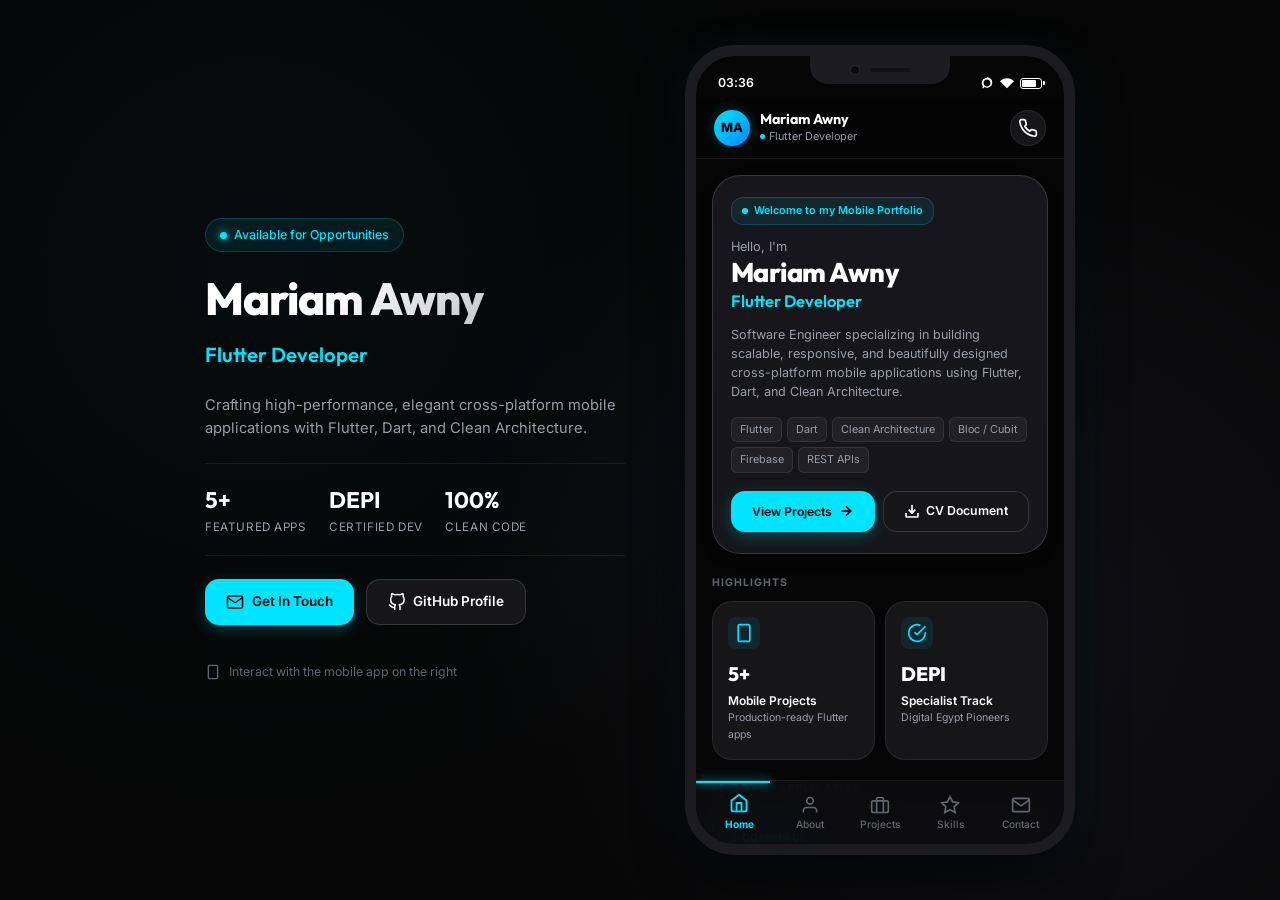
==== index.html @ d208f857 "build: luxury mobile app personal portfolio website for Mariam Awny Co-authored-by: Mariamawny <1693" ====
<!DOCTYPE html>
<html lang="en">
<head>
  <meta charset="UTF-8">
  <meta name="viewport" content="width=device-width, initial-scale=1.0, maximum-scale=1.0, user-scalable=no">
  <title>Mariam Awny | Flutter Developer</title>
  <!-- Google Fonts: Inter & Outfit for luxury modern mobile app typography -->
  <link rel="preconnect" href="https://fonts.googleapis.com">
  <link rel="preconnect" href="https://fonts.gstatic.com" crossorigin>
  <link href="https://fonts.googleapis.com/css2?family=Inter:wght@300;400;500;600;700&family=Outfit:wght@400;500;600;700;800&display=swap" rel="stylesheet">
  <!-- Feather Icons or inline SVG -->
  <link rel="stylesheet" href="style.css">
</head>
<body>

  <!-- Outer Presentation Container for Desktop/Tablet Presentation -->
  <div class="presentation-wrapper">
    <!-- Desktop Side Panel / Brand Showcase -->
    <aside class="desktop-side-panel">
      <div class="brand-badge">
        <span class="status-dot"></span> Available for Opportunities
      </div>
      <h1 class="desktop-title">Mariam Awny</h1>
      <h2 class="desktop-subtitle">Flutter Developer</h2>
      <p class="desktop-description">
        Crafting high-performance, elegant cross-platform mobile applications with Flutter, Dart, and Clean Architecture.
      </p>

      <div class="desktop-highlights">
        <div class="highlight-item">
          <span class="highlight-value">5+</span>
          <span class="highlight-label">Featured Apps</span>
        </div>
        <div class="highlight-item">
          <span class="highlight-value">DEPI</span>
          <span class="highlight-label">Certified Dev</span>
        </div>
        <div class="highlight-item">
          <span class="highlight-value">100%</span>
          <span class="highlight-label">Clean Code</span>
        </div>
      </div>

      <div class="desktop-quick-links">
        <a href="mailto:mariam.awny.dev@gmail.com" class="desktop-btn primary-btn">
          <svg width="18" height="18" viewBox="0 0 24 24" fill="none" stroke="currentColor" stroke-width="2" stroke-linecap="round" stroke-linejoin="round"><path d="M4 4h16c1.1 0 2 .9 2 2v12c0 1.1-.9 2-2 2H4c-1.1 0-2-.9-2-2V6c0-1.1.9-2 2-2z"></path><polyline points="22,6 12,13 2,6"></polyline></svg>
          Get In Touch
        </a>
        <a href="https://github.com/mariamawny" target="_blank" rel="noopener" class="desktop-btn secondary-btn">
          <svg width="18" height="18" viewBox="0 0 24 24" fill="none" stroke="currentColor" stroke-width="2" stroke-linecap="round" stroke-linejoin="round"><path d="M9 19c-5 1.5-5-2.5-7-3m14 6v-3.87a3.37 3.37 0 0 0-.94-2.61c3.14-.35 6.44-1.54 6.44-7A5.44 5.44 0 0 0 20 4.77 5.07 5.07 0 0 0 19.91 1S18.73.65 16 2.48a13.38 13.38 0 0 0-7 0C6.27.65 5.09 1 5.09 1A5.07 5.07 0 0 0 5 4.77a5.44 5.44 0 0 0-1.5 3.78c0 5.42 3.3 6.61 6.44 7A3.37 3.37 0 0 0 9 18.13V22"></path></svg>
          GitHub Profile
        </a>
      </div>

      <div class="desktop-hint">
        <svg width="16" height="16" viewBox="0 0 24 24" fill="none" stroke="currentColor" stroke-width="2"><rect x="5" y="2" width="14" height="20" rx="2" ry="2"></rect><line x1="12" y1="18" x2="12.01" y2="18"></line></svg>
        <span>Interact with the mobile app on the right</span>
      </div>
    </aside>

    <!-- Smartphone Mobile Application Frame -->
    <main class="device-frame">
      <!-- Phone Hardware Bezel Elements -->
      <div class="device-notch">
        <div class="camera-lens"></div>
        <div class="speaker-grille"></div>
      </div>

      <!-- Main Mobile Application Viewport -->
      <div class="app-container">

        <!-- App Status Bar -->
        <header class="app-status-bar">
          <span class="status-time" id="status-time">09:41</span>
          <div class="status-icons">
            <svg class="status-icon" viewBox="0 0 24 24" fill="currentColor"><path d="M12 3c-4.97 0-9 4.03-9 9 0 2.12.74 4.07 1.97 5.61L4.35 19.5c-.39.39-.39 1.02 0 1.41.39.39 1.02.39 1.41 0l1.9-1.9C9.2 19.64 10.55 20 12 20c4.97 0 9-4.03 9-9s-4.03-9-9-9zm0 15c-3.31 0-6-2.69-6-6s2.69-6 6-6 6 2.69 6 6-2.69 6-6 6z"/></svg>
            <svg class="status-icon" viewBox="0 0 24 24" fill="currentColor"><path d="M12 4C7.31 4 3.07 5.9 0 8.98L12 21 24 8.98C20.93 5.9 16.69 4 12 4z"/></svg>
            <div class="battery-icon">
              <div class="battery-level"></div>
            </div>
          </div>
        </header>

        <!-- App View Header Bar -->
        <div class="app-top-bar">
          <div class="app-brand">
            <div class="app-logo-avatar">MA</div>
            <div class="app-brand-info">
              <span class="app-brand-name">Mariam Awny</span>
              <span class="app-brand-status"><span class="tiny-dot"></span> Flutter Developer</span>
            </div>
          </div>
          <button class="app-action-icon" id="btn-quick-contact" aria-label="Contact">
            <svg width="20" height="20" viewBox="0 0 24 24" fill="none" stroke="currentColor" stroke-width="2" stroke-linecap="round" stroke-linejoin="round"><path d="M22 16.92v3a2 2 0 0 1-2.18 2 19.79 19.79 0 0 1-8.63-3.07 19.5 19.5 0 0 1-6-6 19.79 19.79 0 0 1-3.07-8.67A2 2 0 0 1 4.11 2h3a2 2 0 0 1 2 1.72 12.84 12.84 0 0 0 .7 2.81 2 2 0 0 1-.45 2.11L8.09 9.91a16 16 0 0 0 6 6l1.27-1.27a2 2 0 0 1 2.11-.45 12.84 12.84 0 0 0 2.81.7A2 2 0 0 1 22 16.92z"></path></svg>
          </button>
        </div>

        <!-- Scrollable Screen Content Container -->
        <div class="app-content-body">

          <!-- ================= HOME SCREEN ================= -->
          <section id="screen-home" class="app-screen active">
            <div class="hero-card">
              <div class="hero-chip">
                <span class="pulse-dot"></span> Welcome to my Mobile Portfolio
              </div>
              <p class="greeting-sub">Hello, I'm</p>
              <h2 class="hero-name">Mariam Awny</h2>
              <h3 class="hero-role">Flutter Developer</h3>
              <p class="hero-summary">
                Software Engineer specializing in building scalable, responsive, and beautifully designed cross-platform mobile applications using Flutter, Dart, and Clean Architecture.
              </p>

              <div class="hero-tech-pills">
                <span class="tech-pill">Flutter</span>
                <span class="tech-pill">Dart</span>
                <span class="tech-pill">Clean Architecture</span>
                <span class="tech-pill">Bloc / Cubit</span>
                <span class="tech-pill">Firebase</span>
                <span class="tech-pill">REST APIs</span>
              </div>

              <div class="hero-actions">
                <button class="app-btn primary-btn nav-trigger" data-target="projects">
                  <span>View Projects</span>
                  <svg width="16" height="16" viewBox="0 0 24 24" fill="none" stroke="currentColor" stroke-width="2.5"><line x1="5" y1="12" x2="19" y2="12"></line><polyline points="12 5 19 12 12 19"></polyline></svg>
                </button>
                <a href="assets/images/Mariam_Awny_Flutter_Developer_CV.pdf - Google Chrome 9_18_2026 1_03_35 PM.png" target="_blank" class="app-btn secondary-btn" id="btn-download-cv">
                  <svg width="16" height="16" viewBox="0 0 24 24" fill="none" stroke="currentColor" stroke-width="2.5"><path d="M21 15v4a2 2 0 0 1-2 2H5a2 2 0 0 1-2-2v-4"></path><polyline points="7 10 12 15 17 10"></polyline><line x1="12" y1="15" x2="12" y2="3"></line></svg>
                  <span>CV Document</span>
                </a>
              </div>
            </div>

            <!-- Quick Overview Cards -->
            <div class="section-label">HIGHLIGHTS</div>
            <div class="grid-2col">
              <div class="app-card highlight-card">
                <div class="card-icon-box">
                  <svg width="20" height="20" viewBox="0 0 24 24" fill="none" stroke="currentColor" stroke-width="2"><rect x="5" y="2" width="14" height="20" rx="2" ry="2"></rect><line x1="12" y1="18" x2="12.01" y2="18"></line></svg>
                </div>
                <div class="card-metric">5+</div>
                <div class="card-title">Mobile Projects</div>
                <div class="card-desc">Production-ready Flutter apps</div>
              </div>

              <div class="app-card highlight-card">
                <div class="card-icon-box">
                  <svg width="20" height="20" viewBox="0 0 24 24" fill="none" stroke="currentColor" stroke-width="2"><path d="M22 11.08V12a10 10 0 1 1-5.93-9.14"></path><polyline points="22 4 12 14.01 9 11.01"></polyline></svg>
                </div>
                <div class="card-metric">DEPI</div>
                <div class="card-title">Specialist Track</div>
                <div class="card-desc">Digital Egypt Pioneers</div>
              </div>
            </div>

            <!-- Featured App Widget -->
            <div class="section-label">FEATURED APPLICATION</div>
            <div class="app-card featured-project-card project-card-trigger" data-project-id="fruit-hub">
              <div class="card-badge">E-Commerce</div>
              <h4 class="project-title">Fruit Hub App</h4>
              <p class="project-subtitle">Full e-commerce experience with Flutter, Firebase Auth, Firestore, PayMob Payment & Cubit state management.</p>
              <div class="project-tags">
                <span class="mini-tag">Flutter</span>
                <span class="mini-tag">PayMob</span>
                <span class="mini-tag">Firebase</span>
                <span class="mini-tag">Clean Arch</span>
              </div>
              <div class="card-footer-action">
                <span>Explore App Case Study</span>
                <svg width="14" height="14" viewBox="0 0 24 24" fill="none" stroke="currentColor" stroke-width="2.5"><line x1="5" y1="12" x2="19" y2="12"></line><polyline points="12 5 19 12 12 19"></polyline></svg>
              </div>
            </div>
          </section>

          <!-- ================= ABOUT SCREEN ================= -->
          <section id="screen-about" class="app-screen">
            <div class="screen-header">
              <h2 class="screen-title">About Me</h2>
              <p class="screen-subtitle">Software Engineer & Flutter Mobile Specialist</p>
            </div>

            <div class="app-card profile-bio-card">
              <p class="bio-text">
                I am a dedicated **Flutter Developer** with a solid foundation in computer science and mobile application development. Focused on creating seamless cross-platform experiences for iOS and Android, I write clean, maintainable code adhering to **Clean Architecture** principles and robust state management.
              </p>
            </div>

            <div class="section-label">CORE SPECIALIZATIONS</div>
            <div class="services-list">
              <div class="app-card service-card">
                <div class="service-icon">
                  <svg width="22" height="22" viewBox="0 0 24 24" fill="none" stroke="currentColor" stroke-width="2"><rect x="5" y="2" width="14" height="20" rx="2" ry="2"></rect><line x1="12" y1="18" x2="12.01" y2="18"></line></svg>
                </div>
                <div class="service-content">
                  <h4>Mobile Development</h4>
                  <p>Building responsive, pixel-perfect iOS & Android interfaces with Flutter and Dart.</p>
                </div>
              </div>

              <div class="app-card service-card">
                <div class="service-icon">
                  <svg width="22" height="22" viewBox="0 0 24 24" fill="none" stroke="currentColor" stroke-width="2"><polygon points="12 2 2 7 12 12 22 7 12 2"></polygon><polyline points="2 17 12 22 22 17"></polyline><polyline points="2 12 12 17 22 12"></polyline></svg>
                </div>
                <div class="service-content">
                  <h4>State Management & Architecture</h4>
                  <p>Proficient with Bloc, Cubit, Provider, and Clean Architecture for maintainable codebases.</p>
                </div>
              </div>

              <div class="app-card service-card">
                <div class="service-icon">
                  <svg width="22" height="22" viewBox="0 0 24 24" fill="none" stroke="currentColor" stroke-width="2"><path d="M18 10h-1.26A8 8 0 1 0 9 20h9a5 5 0 0 0 0-10z"></path></svg>
                </div>
                <div class="service-content">
                  <h4>Backend Services & APIs</h4>
                  <p>Firebase integration (Auth & Firestore), REST API handling with Dio/Http, and JSON parsing.</p>
                </div>
              </div>

              <div class="app-card service-card">
                <div class="service-icon">
                  <svg width="22" height="22" viewBox="0 0 24 24" fill="none" stroke="currentColor" stroke-width="2"><ellipse cx="12" cy="5" rx="9" ry="3"></ellipse><path d="M21 12c0 1.66-4 3-9 3s-9-1.34-9-3"></path><path d="M3 5v14c0 1.66 4 3 9 3s9-1.34 9-3V5"></path></svg>
                </div>
                <div class="service-content">
                  <h4>Local Storage Solutions</h4>
                  <p>Efficient offline data storage using Hive, SQLite, and SharedPreferences.</p>
                </div>
              </div>
            </div>

            <!-- Experience & Education Segment -->
            <div class="section-label">EDUCATION & TRAININGS</div>
            <div class="timeline-container">
              <div class="timeline-item">
                <div class="timeline-dot"></div>
                <div class="timeline-content app-card">
                  <span class="timeline-date">2020 — 2024</span>
                  <h4>B.Sc. in Management Information Systems</h4>
                  <p class="timeline-org">Higher Institute for Specific Studies</p>
                  <p class="timeline-desc">Grade: Excellent with Honors (Grade: ممتاز مع مرتبة الشرف).</p>
                </div>
              </div>

              <div class="timeline-item">
                <div class="timeline-dot"></div>
                <div class="timeline-content app-card">
                  <span class="timeline-date">Training Program</span>
                  <h4>Mobile Application Development (Flutter)</h4>
                  <p class="timeline-org">Digital Egypt Pioneers Initiative (DEPI)</p>
                  <p class="timeline-desc">Comprehensive training covering Dart, Flutter Framework, REST APIs, State Management, and Clean Architecture.</p>
                </div>
              </div>

              <div class="timeline-item">
                <div class="timeline-dot"></div>
                <div class="timeline-content app-card">
                  <span class="timeline-date">Certification</span>
                  <h4>Flutter & Dart Complete Development</h4>
                  <p class="timeline-org">Professional Development Program</p>
                  <p class="timeline-desc">Hands-on project development building production-level mobile applications.</p>
                </div>
              </div>
            </div>
          </section>

          <!-- ================= SKILLS SCREEN ================= -->
          <section id="screen-skills" class="app-screen">
            <div class="screen-header">
              <h2 class="screen-title">Skills & Tech</h2>
              <p class="screen-subtitle">Tools, Technologies & Architectures</p>
            </div>

            <div class="skills-group">
              <div class="skills-category-title">PROGRAMMING LANGUAGES</div>
              <div class="chips-flex">
                <div class="skill-chip"><span class="chip-dot"></span> Dart</div>
                <div class="skill-chip"><span class="chip-dot"></span> C++</div>
                <div class="skill-chip"><span class="chip-dot"></span> Java</div>
                <div class="skill-chip"><span class="chip-dot"></span> HTML / CSS</div>
              </div>
            </div>

            <div class="skills-group">
              <div class="skills-category-title">FRAMEWORKS & MOBILE</div>
              <div class="chips-flex">
                <div class="skill-chip accent-chip"><span class="chip-dot"></span> Flutter Framework</div>
                <div class="skill-chip"><span class="chip-dot"></span> Material Design</div>
                <div class="skill-chip"><span class="chip-dot"></span> Cupertino Widgets</div>
                <div class="skill-chip"><span class="chip-dot"></span> Custom Widgets & Animations</div>
                <div class="skill-chip"><span class="chip-dot"></span> Responsive UI Design</div>
              </div>
            </div>

            <div class="skills-group">
              <div class="skills-category-title">STATE MANAGEMENT & ARCHITECTURE</div>
              <div class="chips-flex">
                <div class="skill-chip accent-chip"><span class="chip-dot"></span> Bloc</div>
                <div class="skill-chip accent-chip"><span class="chip-dot"></span> Cubit</div>
                <div class="skill-chip"><span class="chip-dot"></span> Provider</div>
                <div class="skill-chip"><span class="chip-dot"></span> Clean Architecture</div>
                <div class="skill-chip"><span class="chip-dot"></span> MVVM Pattern</div>
                <div class="skill-chip"><span class="chip-dot"></span> OOP & SOLID Principles</div>
              </div>
            </div>

            <div class="skills-group">
              <div class="skills-category-title">BACKEND, APIS & DATABASES</div>
              <div class="chips-flex">
                <div class="skill-chip"><span class="chip-dot"></span> Firebase Authentication</div>
                <div class="skill-chip"><span class="chip-dot"></span> Cloud Firestore</div>
                <div class="skill-chip"><span class="chip-dot"></span> RESTful APIs Integration</div>
                <div class="skill-chip"><span class="chip-dot"></span> Dio Network Client</div>
                <div class="skill-chip"><span class="chip-dot"></span> Http Package</div>
                <div class="skill-chip"><span class="chip-dot"></span> JSON Parsing</div>
                <div class="skill-chip"><span class="chip-dot"></span> Hive DB</div>
                <div class="skill-chip"><span class="chip-dot"></span> SQLite</div>
                <div class="skill-chip"><span class="chip-dot"></span> Shared Preferences</div>
              </div>
            </div>

            <div class="skills-group">
              <div class="skills-category-title">DEVELOPMENT TOOLS</div>
              <div class="chips-flex">
                <div class="skill-chip"><span class="chip-dot"></span> Git & GitHub</div>
                <div class="skill-chip"><span class="chip-dot"></span> Android Studio</div>
                <div class="skill-chip"><span class="chip-dot"></span> VS Code</div>
                <div class="skill-chip"><span class="chip-dot"></span> Postman API Tool</div>
                <div class="skill-chip"><span class="chip-dot"></span> Figma</div>
              </div>
            </div>
          </section>

          <!-- ================= PROJECTS SCREEN ================= -->
          <section id="screen-projects" class="app-screen">
            <div class="screen-header">
              <h2 class="screen-title">Projects</h2>
              <p class="screen-subtitle">Applications Built & Architected</p>
            </div>

            <div class="projects-feed">

              <!-- Project 1: Fruit Hub -->
              <div class="app-card project-feed-card project-card-trigger" data-project-id="fruit-hub">
                <div class="project-image-preview">
                  <img src="assets/images/Mariam_Awny_Flutter_Developer_CV.pdf - Google Chrome 9_18_2026 1_03_35 PM.png" alt="Fruit Hub Preview" class="project-img-thumb" loading="lazy">
                  <span class="project-category-badge">E-Commerce App</span>
                </div>
                <div class="project-card-body">
                  <h3 class="project-card-title">Fruit Hub App</h3>
                  <p class="project-card-excerpt">A full-featured mobile e-commerce platform allowing users to browse fresh items, manage carts, perform authentication, and complete checkout with PayMob.</p>
                  <div class="project-tech-badges">
                    <span class="mini-tag">Flutter</span>
                    <span class="mini-tag">Firebase</span>
                    <span class="mini-tag">Cubit</span>
                    <span class="mini-tag">PayMob</span>
                    <span class="mini-tag">Clean Arch</span>
                  </div>
                  <button class="app-btn card-action-btn">
                    <span>View App Details</span>
                    <svg width="14" height="14" viewBox="0 0 24 24" fill="none" stroke="currentColor" stroke-width="2.5"><line x1="5" y1="12" x2="19" y2="12"></line><polyline points="12 5 19 12 12 19"></polyline></svg>
                  </button>
                </div>
              </div>

              <!-- Project 2: Bookly App -->
              <div class="app-card project-feed-card project-card-trigger" data-project-id="bookly">
                <div class="project-image-preview">
                  <img src="assets/images/Mariam_Awny_Flutter_Developer_CV.pdf - Google Chrome 9_18_2026 1_03_56 PM.png" alt="Bookly App Preview" class="project-img-thumb" loading="lazy">
                  <span class="project-category-badge">Reading & Books</span>
                </div>
                <div class="project-card-body">
                  <h3 class="project-card-title">Bookly App</h3>
                  <p class="project-card-excerpt">A sleek digital book library application fetching live book collections, categories, and previews using the Google Books API with Cubit & Clean Architecture.</p>
                  <div class="project-tech-badges">
                    <span class="mini-tag">Flutter</span>
                    <span class="mini-tag">Google Books API</span>
                    <span class="mini-tag">Dio</span>
                    <span class="mini-tag">Cubit</span>
                    <span class="mini-tag">Clean Arch</span>
                  </div>
                  <button class="app-btn card-action-btn">
                    <span>View App Details</span>
                    <svg width="14" height="14" viewBox="0 0 24 24" fill="none" stroke="currentColor" stroke-width="2.5"><line x1="5" y1="12" x2="19" y2="12"></line><polyline points="12 5 19 12 12 19"></polyline></svg>
                  </button>
                </div>
              </div>

              <!-- Project 3: Notes App -->
              <div class="app-card project-feed-card project-card-trigger" data-project-id="notes">
                <div class="project-image-preview">
                  <img src="assets/images/Mariam_Awny_Flutter_Developer_CV.pdf - Google Chrome 9_18_2026 1_04_08 PM.png" alt="Notes App Preview" class="project-img-thumb" loading="lazy">
                  <span class="project-category-badge">Productivity</span>
                </div>
                <div class="project-card-body">
                  <h3 class="project-card-title">Notes App</h3>
                  <p class="project-card-excerpt">A fast local notes organizer supporting note creation, editing, custom color coding, and deletion powered by Hive local database and Cubit.</p>
                  <div class="project-tech-badges">
                    <span class="mini-tag">Flutter</span>
                    <span class="mini-tag">Dart</span>
                    <span class="mini-tag">Hive Local DB</span>
                    <span class="mini-tag">Cubit</span>
                  </div>
                  <button class="app-btn card-action-btn">
                    <span>View App Details</span>
                    <svg width="14" height="14" viewBox="0 0 24 24" fill="none" stroke="currentColor" stroke-width="2.5"><line x1="5" y1="12" x2="19" y2="12"></line><polyline points="12 5 19 12 12 19"></polyline></svg>
                  </button>
                </div>
              </div>

              <!-- Project 4: Weather App -->
              <div class="app-card project-feed-card project-card-trigger" data-project-id="weather">
                <div class="project-image-preview">
                  <img src="assets/images/Mariam_Awny_Flutter Developer CV.pdf - Google Chrome 9_15_2026 8_20_59 PM.png" alt="Weather App Preview" class="project-img-thumb" loading="lazy">
                  <span class="project-category-badge">Utility & API</span>
                </div>
                <div class="project-card-body">
                  <h3 class="project-card-title">Weather App</h3>
                  <p class="project-card-excerpt">Real-time weather query application featuring live atmospheric data, dynamic theme color shifts based on weather status, and API state handling.</p>
                  <div class="project-tech-badges">
                    <span class="mini-tag">Flutter</span>
                    <span class="mini-tag">OpenWeather API</span>
                    <span class="mini-tag">Dio</span>
                    <span class="mini-tag">Cubit</span>
                  </div>
                  <button class="app-btn card-action-btn">
                    <span>View App Details</span>
                    <svg width="14" height="14" viewBox="0 0 24 24" fill="none" stroke="currentColor" stroke-width="2.5"><line x1="5" y1="12" x2="19" y2="12"></line><polyline points="12 5 19 12 12 19"></polyline></svg>
                  </button>
                </div>
              </div>

              <!-- Project 5: Flash Chat App -->
              <div class="app-card project-feed-card project-card-trigger" data-project-id="chat">
                <div class="project-image-preview">
                  <img src="assets/images/Mariam_Awny_Flutter Developer CV.pdf - Google Chrome 9_15_2026 8_21_19 PM.png" alt="Flash Chat Preview" class="project-img-thumb" loading="lazy">
                  <span class="project-category-badge">Social & Firebase</span>
                </div>
                <div class="project-card-body">
                  <h3 class="project-card-title">Flash Chat App</h3>
                  <p class="project-card-excerpt">Instant real-time messaging application with user authentication, secure group chats, and Cloud Firestore live stream synchronization.</p>
                  <div class="project-tech-badges">
                    <span class="mini-tag">Flutter</span>
                    <span class="mini-tag">Firebase Auth</span>
                    <span class="mini-tag">Cloud Firestore</span>
                  </div>
                  <button class="app-btn card-action-btn">
                    <span>View App Details</span>
                    <svg width="14" height="14" viewBox="0 0 24 24" fill="none" stroke="currentColor" stroke-width="2.5"><line x1="5" y1="12" x2="19" y2="12"></line><polyline points="12 5 19 12 12 19"></polyline></svg>
                  </button>
                </div>
              </div>

            </div>
          </section>

          <!-- ================= CONTACT SCREEN ================= -->
          <section id="screen-contact" class="app-screen">
            <div class="screen-header">
              <h2 class="screen-title">Get In Touch</h2>
              <p class="screen-subtitle">Let's Connect & Collaborate</p>
            </div>

            <div class="contact-card-group">

              <a href="mailto:mariam.awny.dev@gmail.com" class="app-card contact-item-card">
                <div class="contact-icon">
                  <svg width="22" height="22" viewBox="0 0 24 24" fill="none" stroke="currentColor" stroke-width="2"><path d="M4 4h16c1.1 0 2 .9 2 2v12c0 1.1-.9 2-2 2H4c-1.1 0-2-.9-2-2V6c0-1.1.9-2 2-2z"></path><polyline points="22,6 12,13 2,6"></polyline></svg>
                </div>
                <div class="contact-info">
                  <span class="contact-label">Email Address</span>
                  <span class="contact-value">mariam.awny.dev@gmail.com</span>
                </div>
                <svg width="18" height="18" viewBox="0 0 24 24" fill="none" stroke="currentColor" stroke-width="2" class="chevron"><polyline points="9 18 15 12 9 6"></polyline></svg>
              </a>

              <a href="tel:+201208920197" class="app-card contact-item-card">
                <div class="contact-icon">
                  <svg width="22" height="22" viewBox="0 0 24 24" fill="none" stroke="currentColor" stroke-width="2"><path d="M22 16.92v3a2 2 0 0 1-2.18 2 19.79 19.79 0 0 1-8.63-3.07 19.5 19.5 0 0 1-6-6 19.79 19.79 0 0 1-3.07-8.67A2 2 0 0 1 4.11 2h3a2 2 0 0 1 2 1.72 12.84 12.84 0 0 0 .7 2.81 2 2 0 0 1-.45 2.11L8.09 9.91a16 16 0 0 0 6 6l1.27-1.27a2 2 0 0 1 2.11-.45 12.84 12.84 0 0 0 2.81.7A2 2 0 0 1 22 16.92z"></path></svg>
                </div>
                <div class="contact-info">
                  <span class="contact-label">Phone Number</span>
                  <span class="contact-value">+20 120 892 0197</span>
                </div>
                <svg width="18" height="18" viewBox="0 0 24 24" fill="none" stroke="currentColor" stroke-width="2" class="chevron"><polyline points="9 18 15 12 9 6"></polyline></svg>
              </a>

              <a href="https://linkedin.com/in/mariam-awny" target="_blank" rel="noopener" class="app-card contact-item-card">
                <div class="contact-icon">
                  <svg width="22" height="22" viewBox="0 0 24 24" fill="none" stroke="currentColor" stroke-width="2"><path d="M16 8a6 6 0 0 1 6 6v7h-4v-7a2 2 0 0 0-2-2 2 2 0 0 0-2 2v7h-4v-7a6 6 0 0 1 6-6z"></path><rect x="2" y="9" width="4" height="12"></rect><circle cx="4" cy="4" r="2"></circle></svg>
                </div>
                <div class="contact-info">
                  <span class="contact-label">LinkedIn</span>
                  <span class="contact-value">linkedin.com/in/mariam-awny</span>
                </div>
                <svg width="18" height="18" viewBox="0 0 24 24" fill="none" stroke="currentColor" stroke-width="2" class="chevron"><polyline points="9 18 15 12 9 6"></polyline></svg>
              </a>

              <a href="https://github.com/mariamawny" target="_blank" rel="noopener" class="app-card contact-item-card">
                <div class="contact-icon">
                  <svg width="22" height="22" viewBox="0 0 24 24" fill="none" stroke="currentColor" stroke-width="2"><path d="M9 19c-5 1.5-5-2.5-7-3m14 6v-3.87a3.37 3.37 0 0 0-.94-2.61c3.14-.35 6.44-1.54 6.44-7A5.44 5.44 0 0 0 20 4.77 5.07 5.07 0 0 0 19.91 1S18.73.65 16 2.48a13.38 13.38 0 0 0-7 0C6.27.65 5.09 1 5.09 1A5.07 5.07 0 0 0 5 4.77a5.44 5.44 0 0 0-1.5 3.78c0 5.42 3.3 6.61 6.44 7A3.37 3.37 0 0 0 9 18.13V22"></path></svg>
                </div>
                <div class="contact-info">
                  <span class="contact-label">GitHub</span>
                  <span class="contact-value">github.com/mariamawny</span>
                </div>
                <svg width="18" height="18" viewBox="0 0 24 24" fill="none" stroke="currentColor" stroke-width="2" class="chevron"><polyline points="9 18 15 12 9 6"></polyline></svg>
              </a>

              <div class="app-card contact-item-card">
                <div class="contact-icon">
                  <svg width="22" height="22" viewBox="0 0 24 24" fill="none" stroke="currentColor" stroke-width="2"><path d="M21 10c0 7-9 13-9 13s-9-6-9-13a9 9 0 0 1 18 0z"></path><circle cx="12" cy="10" r="3"></circle></svg>
                </div>
                <div class="contact-info">
                  <span class="contact-label">Location</span>
                  <span class="contact-value">Cairo, Egypt</span>
                </div>
              </div>

            </div>

            <div class="contact-action-box">
              <a href="mailto:mariam.awny.dev@gmail.com" class="app-btn primary-btn full-width">
                <svg width="18" height="18" viewBox="0 0 24 24" fill="none" stroke="currentColor" stroke-width="2"><path d="M4 4h16c1.1 0 2 .9 2 2v12c0 1.1-.9 2-2 2H4c-1.1 0-2-.9-2-2V6c0-1.1.9-2 2-2z"></path><polyline points="22,6 12,13 2,6"></polyline></svg>
                <span>Send Direct Email</span>
              </a>
            </div>
          </section>

        </div> <!-- End app-content-body -->

        <!-- Bottom Application Navigation Bar -->
        <nav class="bottom-nav">
          <div class="nav-indicator"></div>

          <button class="nav-item active" data-tab="home">
            <svg class="nav-icon" viewBox="0 0 24 24" fill="none" stroke="currentColor" stroke-width="2"><path d="M3 9l9-7 9 7v11a2 2 0 0 1-2 2H5a2 2 0 0 1-2-2z"></path><polyline points="9 22 9 12 15 12 15 22"></polyline></svg>
            <span class="nav-label">Home</span>
          </button>

          <button class="nav-item" data-tab="about">
            <svg class="nav-icon" viewBox="0 0 24 24" fill="none" stroke="currentColor" stroke-width="2"><path d="M20 21v-2a4 4 0 0 0-4-4H8a4 4 0 0 0-4 4v2"></path><circle cx="12" cy="7" r="4"></circle></svg>
            <span class="nav-label">About</span>
          </button>

          <button class="nav-item" data-tab="projects">
            <svg class="nav-icon" viewBox="0 0 24 24" fill="none" stroke="currentColor" stroke-width="2"><rect x="2" y="7" width="20" height="14" rx="2" ry="2"></rect><path d="M16 21V5a2 2 0 0 0-2-2h-4a2 2 0 0 0-2 2v16"></path></svg>
            <span class="nav-label">Projects</span>
          </button>

          <button class="nav-item" data-tab="skills">
            <svg class="nav-icon" viewBox="0 0 24 24" fill="none" stroke="currentColor" stroke-width="2"><polygon points="12 2 15.09 8.26 22 9.27 17 14.14 18.18 21.02 12 17.77 5.82 21.02 7 14.14 2 9.27 8.91 8.26 12 2"></polygon></svg>
            <span class="nav-label">Skills</span>
          </button>

          <button class="nav-item" data-tab="contact">
            <svg class="nav-icon" viewBox="0 0 24 24" fill="none" stroke="currentColor" stroke-width="2"><path d="M4 4h16c1.1 0 2 .9 2 2v12c0 1.1-.9 2-2 2H4c-1.1 0-2-.9-2-2V6c0-1.1.9-2 2-2z"></path><polyline points="22,6 12,13 2,6"></polyline></svg>
            <span class="nav-label">Contact</span>
          </button>
        </nav>

        <!-- Dynamic Full-Screen Project Case Study Modal Sheet -->
        <div id="project-modal" class="modal-overlay" aria-hidden="true">
          <div class="modal-sheet">
            <div class="modal-handle"></div>
            <button class="modal-close-btn" id="modal-close" aria-label="Close modal">
              <svg width="20" height="20" viewBox="0 0 24 24" fill="none" stroke="currentColor" stroke-width="2.5"><line x1="18" y1="6" x2="6" y2="18"></line><line x1="6" y1="6" x2="18" y2="18"></line></svg>
            </button>

            <div class="modal-scroll-content">
              <div class="modal-header-badge" id="modal-category">Category</div>
              <h2 class="modal-project-title" id="modal-title">Project Title</h2>
              <p class="modal-project-subtitle" id="modal-subtitle">Short description</p>

              <div class="modal-image-container">
                <img src="" alt="Project Image" id="modal-image" class="modal-main-img">
              </div>

              <!-- Problem -> Solution -> Result -->
              <div class="case-study-grid">
                <div class="case-box problem-box">
                  <div class="case-box-title">
                    <span class="case-icon">⚠️</span> THE PROBLEM
                  </div>
                  <p id="modal-problem" class="case-box-text">Problem description</p>
                </div>

                <div class="case-box solution-box">
                  <div class="case-box-title">
                    <span class="case-icon">💡</span> THE SOLUTION
                  </div>
                  <p id="modal-solution" class="case-box-text">Solution description</p>
                </div>

                <div class="case-box result-box">
                  <div class="case-box-title">
                    <span class="case-icon">🎯</span> THE RESULT
                  </div>
                  <p id="modal-result" class="case-box-text">Result description</p>
                </div>
              </div>

              <!-- Key Features -->
              <div class="modal-section-title">KEY FEATURES</div>
              <ul class="modal-features-list" id="modal-features">
                <!-- Dynamically populated -->
              </ul>

              <!-- Technologies Badges -->
              <div class="modal-section-title">TECHNOLOGIES USED</div>
              <div class="modal-tech-flex" id="modal-tech">
                <!-- Dynamically populated -->
              </div>

              <!-- Role & Engineering Approach -->
              <div class="modal-section-title">MY ROLE & ARCHITECTURE</div>
              <p class="modal-role-text" id="modal-role">Architected and developed the mobile application following Clean Architecture, handling UI components, state management using Cubit, and integrating backend services.</p>

              <!-- External Links -->
              <div class="modal-actions" id="modal-actions">
                <a href="#" target="_blank" rel="noopener" class="app-btn primary-btn full-width" id="modal-github-link">
                  <svg width="18" height="18" viewBox="0 0 24 24" fill="none" stroke="currentColor" stroke-width="2"><path d="M9 19c-5 1.5-5-2.5-7-3m14 6v-3.87a3.37 3.37 0 0 0-.94-2.61c3.14-.35 6.44-1.54 6.44-7A5.44 5.44 0 0 0 20 4.77 5.07 5.07 0 0 0 19.91 1S18.73.65 16 2.48a13.38 13.38 0 0 0-7 0C6.27.65 5.09 1 5.09 1A5.07 5.07 0 0 0 5 4.77a5.44 5.44 0 0 0-1.5 3.78c0 5.42 3.3 6.61 6.44 7A3.37 3.37 0 0 0 9 18.13V22"></path></svg>
                  <span>View Repository on GitHub</span>
                </a>
              </div>
            </div>
          </div>
        </div>

      </div> <!-- End app-container -->
    </main>
  </div> <!-- End presentation-wrapper -->

  <script src="script.js"></script>
</body>
</html>
---- style.css ----
/* ==========================================================================
   DESIGN SYSTEM & CONSTANTS
   ========================================================================== */
:root {
  --background: #050505;
  --surface: #0f0f11;
  --surface-card: #161619;
  --surface-card-hover: #1f1f24;
  --text-primary: #ffffff;
  --text-secondary: #9a9ea7;
  --text-muted: #626670;
  --border: rgba(255, 255, 255, 0.08);
  --border-light: rgba(255, 255, 255, 0.14);
  --accent: #00E5FF; /* Subtle Electric Cyan */
  --accent-glow: rgba(0, 229, 255, 0.25);
  --accent-surface: rgba(0, 229, 255, 0.08);

  --font-body: 'Inter', -apple-system, BlinkMacSystemFont, sans-serif;
  --font-heading: 'Outfit', 'Inter', sans-serif;

  --radius-xs: 8px;
  --radius-sm: 14px;
  --radius-md: 20px;
  --radius-lg: 28px;
  --radius-xl: 42px;

  --shadow-sm: 0 4px 12px rgba(0,0,0,0.4);
  --shadow-md: 0 10px 30px rgba(0,0,0,0.6);
  --shadow-app-frame: 0 25px 60px -15px rgba(0, 0, 0, 0.9), 0 0 40px rgba(0, 229, 255, 0.05);

  --transition-fast: 0.2s cubic-bezier(0.2, 0.8, 0.2, 1);
  --transition-normal: 0.35s cubic-bezier(0.16, 1, 0.3, 1);
  --transition-spring: 0.5s cubic-bezier(0.34, 1.56, 0.64, 1);
}

/* ==========================================================================
   GLOBAL RESET & BASE STYLES
   ========================================================================== */
*, *::before, *::after {
  box-sizing: border-box;
  margin: 0;
  padding: 0;
}

html, body {
  width: 100%;
  height: 100%;
  background-color: var(--background);
  color: var(--text-primary);
  font-family: var(--font-body);
  font-size: 15px;
  line-height: 1.6;
  -webkit-font-smoothing: antialiased;
  -moz-osx-font-smoothing: grayscale;
  overflow-x: hidden;
}

a {
  color: inherit;
  text-decoration: none;
}

button {
  font-family: inherit;
  border: none;
  background: none;
  color: inherit;
  cursor: pointer;
  outline: none;
}

img {
  max-width: 100%;
  height: auto;
  display: block;
}

/* Custom Scrollbar for inner app body */
::-webkit-scrollbar {
  width: 4px;
}
::-webkit-scrollbar-track {
  background: transparent;
}
::-webkit-scrollbar-thumb {
  background: rgba(255, 255, 255, 0.15);
  border-radius: 4px;
}
::-webkit-scrollbar-thumb:hover {
  background: rgba(255, 255, 255, 0.3);
}

/* ==========================================================================
   PRESENTATION WRAPPER & DESKTOP LAYOUT
   ========================================================================== */
.presentation-wrapper {
  min-height: 100vh;
  display: flex;
  align-items: center;
  justify-content: center;
  padding: 2rem 1.5rem;
  background: radial-gradient(circle at 20% 30%, rgba(0, 229, 255, 0.03) 0%, transparent 50%),
              radial-gradient(circle at 80% 70%, rgba(20, 20, 25, 0.8) 0%, transparent 50%),
              var(--background);
  gap: 4rem;
}

/* Desktop Side Showcase Panel */
.desktop-side-panel {
  display: flex;
  flex-direction: column;
  max-width: 420px;
  gap: 1.5rem;
}

.brand-badge {
  display: inline-flex;
  align-items: center;
  gap: 0.5rem;
  padding: 0.4rem 0.9rem;
  background: rgba(0, 229, 255, 0.08);
  border: 1px solid rgba(0, 229, 255, 0.2);
  border-radius: 20px;
  font-size: 0.82rem;
  font-weight: 500;
  color: var(--accent);
  width: fit-content;
}

.status-dot {
  width: 7px;
  height: 7px;
  background-color: var(--accent);
  border-radius: 50%;
  box-shadow: 0 0 8px var(--accent);
  animation: pulse-ring 2s infinite;
}

@keyframes pulse-ring {
  0% { transform: scale(0.95); box-shadow: 0 0 0 0 rgba(0, 229, 255, 0.7); }
  70% { transform: scale(1); box-shadow: 0 0 0 8px rgba(0, 229, 255, 0); }
  100% { transform: scale(0.95); box-shadow: 0 0 0 0 rgba(0, 229, 255, 0); }
}

.desktop-title {
  font-family: var(--font-heading);
  font-size: 3rem;
  font-weight: 800;
  letter-spacing: -0.02em;
  line-height: 1.1;
  background: linear-gradient(135deg, #ffffff 30%, var(--text-secondary) 100%);
  -webkit-background-clip: text;
  -webkit-text-fill-color: transparent;
}

.desktop-subtitle {
  font-family: var(--font-heading);
  font-size: 1.35rem;
  font-weight: 600;
  color: var(--accent);
  margin-top: -0.5rem;
}

.desktop-description {
  color: var(--text-secondary);
  font-size: 0.98rem;
  line-height: 1.6;
}

.desktop-highlights {
  display: flex;
  gap: 1.5rem;
  padding: 1.2rem 0;
  border-top: 1px solid var(--border);
  border-bottom: 1px solid var(--border);
}

.highlight-item {
  display: flex;
  flex-direction: column;
}

.highlight-value {
  font-family: var(--font-heading);
  font-size: 1.5rem;
  font-weight: 700;
  color: #fff;
}

.highlight-label {
  font-size: 0.78rem;
  color: var(--text-secondary);
  text-transform: uppercase;
  letter-spacing: 0.05em;
}

.desktop-quick-links {
  display: flex;
  gap: 0.8rem;
}

.desktop-btn {
  display: inline-flex;
  align-items: center;
  justify-content: center;
  gap: 0.5rem;
  padding: 0.75rem 1.4rem;
  border-radius: var(--radius-sm);
  font-size: 0.9rem;
  font-weight: 600;
  transition: var(--transition-fast);
}

.desktop-hint {
  display: flex;
  align-items: center;
  gap: 0.5rem;
  color: var(--text-muted);
  font-size: 0.82rem;
  margin-top: 1rem;
}

/* ==========================================================================
   SMARTPHONE DEVICE FRAME (DESKTOP)
   ========================================================================== */
.device-frame {
  position: relative;
  width: 390px;
  height: 810px;
  background-color: var(--surface);
  border: 11px solid #1c1c20;
  border-radius: 50px;
  box-shadow: var(--shadow-app-frame);
  display: flex;
  flex-direction: column;
  overflow: hidden;
  transition: var(--transition-normal);
}

.device-notch {
  position: absolute;
  top: 0;
  left: 50%;
  transform: translateX(-50%);
  width: 140px;
  height: 28px;
  background-color: #1c1c20;
  border-bottom-left-radius: 18px;
  border-bottom-right-radius: 18px;
  z-index: 1000;
  display: flex;
  align-items: center;
  justify-content: center;
  gap: 10px;
}

.camera-lens {
  width: 10px;
  height: 10px;
  background: #0a0a0c;
  border-radius: 50%;
  border: 1px solid #2a2a30;
}

.speaker-grille {
  width: 40px;
  height: 4px;
  background: #101012;
  border-radius: 2px;
}

/* Mobile Application Viewport Container */
.app-container {
  width: 100%;
  height: 100%;
  display: flex;
  flex-direction: column;
  background-color: var(--background);
  position: relative;
  overflow: hidden;
  border-radius: 38px;
}

/* ==========================================================================
   APP HEADER & STATUS BAR
   ========================================================================== */
.app-status-bar {
  height: 44px;
  padding: 10px 22px 0 22px;
  display: flex;
  align-items: center;
  justify-content: space-between;
  z-index: 900;
  background: transparent;
  user-select: none;
}

.status-time {
  font-size: 0.82rem;
  font-weight: 600;
  letter-spacing: -0.01em;
  color: var(--text-primary);
}

.status-icons {
  display: flex;
  align-items: center;
  gap: 6px;
}

.status-icon {
  width: 14px;
  height: 14px;
  color: var(--text-primary);
}

.battery-icon {
  width: 22px;
  height: 11px;
  border: 1.5px solid var(--text-primary);
  border-radius: 3px;
  padding: 1px;
  position: relative;
}

.battery-icon::after {
  content: '';
  position: absolute;
  right: -3.5px;
  top: 2px;
  width: 2px;
  height: 4px;
  background: var(--text-primary);
  border-top-right-radius: 1px;
  border-bottom-right-radius: 1px;
}

.battery-level {
  width: 75%;
  height: 100%;
  background-color: var(--text-primary);
  border-radius: 1px;
}

/* App Top Bar */
.app-top-bar {
  padding: 10px 18px 12px 18px;
  display: flex;
  align-items: center;
  justify-content: space-between;
  background: rgba(5, 5, 5, 0.85);
  backdrop-filter: blur(16px);
  -webkit-backdrop-filter: blur(16px);
  border-bottom: 1px solid var(--border);
  z-index: 800;
}

.app-brand {
  display: flex;
  align-items: center;
  gap: 10px;
}

.app-logo-avatar {
  width: 36px;
  height: 36px;
  border-radius: 50%;
  background: linear-gradient(135deg, var(--accent) 0%, #0088ff 100%);
  color: #000;
  font-weight: 800;
  font-size: 0.85rem;
  display: flex;
  align-items: center;
  justify-content: center;
  letter-spacing: -0.02em;
  box-shadow: 0 0 12px var(--accent-glow);
}

.app-brand-info {
  display: flex;
  flex-direction: column;
}

.app-brand-name {
  font-family: var(--font-heading);
  font-size: 0.95rem;
  font-weight: 700;
  line-height: 1.2;
}

.app-brand-status {
  font-size: 0.72rem;
  color: var(--text-secondary);
  display: flex;
  align-items: center;
  gap: 4px;
}

.tiny-dot {
  width: 5px;
  height: 5px;
  background-color: var(--accent);
  border-radius: 50%;
}

.app-action-icon {
  width: 36px;
  height: 36px;
  border-radius: 50%;
  background: var(--surface-card);
  border: 1px solid var(--border);
  display: flex;
  align-items: center;
  justify-content: center;
  color: var(--text-primary);
  transition: var(--transition-fast);
}

.app-action-icon:hover {
  background: var(--surface-card-hover);
  border-color: var(--border-light);
  color: var(--accent);
}

/* ==========================================================================
   CONTENT VIEW & SCREENS
   ========================================================================== */
.app-content-body {
  flex: 1;
  position: relative;
  overflow-y: auto;
  overflow-x: hidden;
  padding: 16px 16px 90px 16px; /* Bottom padding accounts for fixed bottom nav */
}

.app-screen {
  display: none;
  opacity: 0;
  transform: translateY(12px);
  transition: opacity 0.3s ease, transform 0.3s ease;
}

.app-screen.active {
  display: block;
  opacity: 1;
  transform: translateY(0);
}

.screen-header {
  margin-bottom: 1.2rem;
}

.screen-title {
  font-family: var(--font-heading);
  font-size: 1.6rem;
  font-weight: 800;
  letter-spacing: -0.02em;
}

.screen-subtitle {
  font-size: 0.85rem;
  color: var(--text-secondary);
  margin-top: 2px;
}

.section-label {
  font-size: 0.7rem;
  font-weight: 700;
  letter-spacing: 0.1em;
  color: var(--text-muted);
  margin: 1.4rem 0 0.6rem 0;
  text-transform: uppercase;
}

/* ==========================================================================
   LUXURY UI CARDS & BUTTONS
   ========================================================================== */
.app-card {
  background-color: var(--surface-card);
  border: 1px solid var(--border);
  border-radius: var(--radius-md);
  padding: 1.1rem;
  transition: var(--transition-fast);
  position: relative;
  overflow: hidden;
}

.app-card:hover {
  border-color: var(--border-light);
  background-color: var(--surface-card-hover);
}

/* Hero Section Card */
.hero-card {
  background: linear-gradient(180deg, #16161c 0%, var(--surface-card) 100%);
  border: 1px solid var(--border-light);
  border-radius: var(--radius-lg);
  padding: 1.4rem 1.2rem;
  box-shadow: var(--shadow-sm);
  position: relative;
}

.hero-chip {
  display: inline-flex;
  align-items: center;
  gap: 6px;
  padding: 4px 10px;
  background: var(--accent-surface);
  border: 1px solid rgba(0, 229, 255, 0.2);
  border-radius: 12px;
  font-size: 0.72rem;
  font-weight: 600;
  color: var(--accent);
  margin-bottom: 0.8rem;
}

.pulse-dot {
  width: 6px;
  height: 6px;
  background-color: var(--accent);
  border-radius: 50%;
}

.greeting-sub {
  font-size: 0.85rem;
  color: var(--text-secondary);
}

.hero-name {
  font-family: var(--font-heading);
  font-size: 1.8rem;
  font-weight: 800;
  line-height: 1.15;
  letter-spacing: -0.02em;
  color: #fff;
}

.hero-role {
  font-family: var(--font-heading);
  font-size: 1.1rem;
  font-weight: 600;
  color: var(--accent);
  margin-bottom: 0.8rem;
}

.hero-summary {
  font-size: 0.84rem;
  color: var(--text-secondary);
  line-height: 1.5;
  margin-bottom: 1rem;
}

.hero-tech-pills {
  display: flex;
  flex-wrap: wrap;
  gap: 5px;
  margin-bottom: 1.2rem;
}

.tech-pill {
  font-size: 0.72rem;
  padding: 3px 8px;
  background: rgba(255, 255, 255, 0.05);
  border: 1px solid var(--border);
  border-radius: 6px;
  color: var(--text-secondary);
}

.hero-actions {
  display: flex;
  gap: 8px;
}

/* App Buttons */
.app-btn {
  display: inline-flex;
  align-items: center;
  justify-content: center;
  gap: 6px;
  padding: 0.65rem 1rem;
  border-radius: var(--radius-sm);
  font-size: 0.82rem;
  font-weight: 600;
  transition: var(--transition-fast);
  cursor: pointer;
  flex: 1;
}

.primary-btn {
  background: var(--accent);
  color: #000;
  box-shadow: 0 4px 14px var(--accent-glow);
}

.primary-btn:hover {
  filter: brightness(1.1);
  transform: translateY(-1px);
}

.secondary-btn {
  background: var(--surface-card);
  border: 1px solid var(--border-light);
  color: var(--text-primary);
}

.secondary-btn:hover {
  background: var(--surface-card-hover);
  border-color: rgba(255,255,255,0.25);
}

.full-width {
  width: 100%;
}

/* Grid & Metrics */
.grid-2col {
  display: grid;
  grid-template-columns: 1fr 1fr;
  gap: 10px;
}

.highlight-card {
  display: flex;
  flex-direction: column;
  padding: 1rem;
}

.card-icon-box {
  width: 32px;
  height: 32px;
  border-radius: var(--radius-xs);
  background: var(--accent-surface);
  color: var(--accent);
  display: flex;
  align-items: center;
  justify-content: center;
  margin-bottom: 0.6rem;
}

.card-metric {
  font-family: var(--font-heading);
  font-size: 1.3rem;
  font-weight: 800;
  color: #fff;
}

.card-title {
  font-size: 0.8rem;
  font-weight: 600;
  margin-top: 2px;
}

.card-desc {
  font-size: 0.7rem;
  color: var(--text-secondary);
}

/* Featured Project Card */
.featured-project-card {
  cursor: pointer;
  border: 1px solid rgba(0, 229, 255, 0.2);
  background: linear-gradient(145deg, #181820 0%, var(--surface-card) 100%);
}

.featured-project-card:hover {
  border-color: var(--accent);
  transform: translateY(-2px);
}

.card-badge {
  display: inline-block;
  font-size: 0.68rem;
  font-weight: 700;
  text-transform: uppercase;
  color: var(--accent);
  letter-spacing: 0.05em;
  margin-bottom: 0.3rem;
}

.project-title {
  font-family: var(--font-heading);
  font-size: 1.15rem;
  font-weight: 700;
  color: #fff;
  margin-bottom: 0.3rem;
}

.project-subtitle {
  font-size: 0.8rem;
  color: var(--text-secondary);
  line-height: 1.4;
  margin-bottom: 0.8rem;
}

.project-tags {
  display: flex;
  flex-wrap: wrap;
  gap: 4px;
  margin-bottom: 0.8rem;
}

.mini-tag {
  font-size: 0.68rem;
  padding: 2px 7px;
  background: rgba(255, 255, 255, 0.06);
  border-radius: 4px;
  color: var(--text-secondary);
}

.card-footer-action {
  display: flex;
  align-items: center;
  justify-content: space-between;
  font-size: 0.78rem;
  font-weight: 600;
  color: var(--accent);
  padding-top: 0.6rem;
  border-top: 1px solid var(--border);
}

/* ==========================================================================
   ABOUT & TIMELINE STYLES
   ========================================================================== */
.bio-text {
  font-size: 0.86rem;
  color: var(--text-secondary);
  line-height: 1.6;
}

.services-list {
  display: flex;
  flex-direction: column;
  gap: 10px;
}

.service-card {
  display: flex;
  align-items: flex-start;
  gap: 12px;
  padding: 0.9rem;
}

.service-icon {
  width: 36px;
  height: 36px;
  border-radius: var(--radius-xs);
  background: rgba(0, 229, 255, 0.08);
  color: var(--accent);
  display: flex;
  align-items: center;
  justify-content: center;
  flex-shrink: 0;
}

.service-content h4 {
  font-size: 0.88rem;
  font-weight: 700;
  color: #fff;
  margin-bottom: 2px;
}

.service-content p {
  font-size: 0.78rem;
  color: var(--text-secondary);
  line-height: 1.4;
}

/* Timeline */
.timeline-container {
  display: flex;
  flex-direction: column;
  gap: 12px;
  position: relative;
  padding-left: 10px;
}

.timeline-container::before {
  content: '';
  position: absolute;
  left: 4px;
  top: 10px;
  bottom: 10px;
  width: 2px;
  background: var(--border);
}

.timeline-item {
  position: relative;
  padding-left: 16px;
}

.timeline-dot {
  position: absolute;
  left: -10px;
  top: 16px;
  width: 8px;
  height: 8px;
  border-radius: 50%;
  background: var(--accent);
  box-shadow: 0 0 8px var(--accent-glow);
}

.timeline-content {
  padding: 0.9rem;
}

.timeline-date {
  font-size: 0.7rem;
  font-weight: 700;
  color: var(--accent);
  text-transform: uppercase;
  letter-spacing: 0.05em;
}

.timeline-content h4 {
  font-size: 0.9rem;
  font-weight: 700;
  color: #fff;
  margin: 2px 0;
}

.timeline-org {
  font-size: 0.78rem;
  font-weight: 600;
  color: var(--text-secondary);
  margin-bottom: 4px;
}

.timeline-desc {
  font-size: 0.76rem;
  color: var(--text-muted);
  line-height: 1.4;
}

/* ==========================================================================
   SKILLS CHIPS & GROUPS
   ========================================================================== */
.skills-group {
  margin-bottom: 1.2rem;
}

.skills-category-title {
  font-size: 0.7rem;
  font-weight: 700;
  letter-spacing: 0.08em;
  color: var(--text-muted);
  margin-bottom: 0.6rem;
}

.chips-flex {
  display: flex;
  flex-wrap: wrap;
  gap: 7px;
}

.skill-chip {
  display: inline-flex;
  align-items: center;
  gap: 6px;
  padding: 6px 12px;
  background: var(--surface-card);
  border: 1px solid var(--border);
  border-radius: 20px;
  font-size: 0.78rem;
  font-weight: 500;
  color: var(--text-primary);
  transition: var(--transition-fast);
}

.skill-chip:hover {
  border-color: var(--border-light);
  background: var(--surface-card-hover);
  transform: translateY(-1px);
}

.chip-dot {
  width: 5px;
  height: 5px;
  border-radius: 50%;
  background-color: var(--text-muted);
}

.accent-chip {
  border-color: rgba(0, 229, 255, 0.3);
  background: var(--accent-surface);
  color: #fff;
}

.accent-chip .chip-dot {
  background-color: var(--accent);
  box-shadow: 0 0 6px var(--accent);
}

/* ==========================================================================
   PROJECTS FEED
   ========================================================================== */
.projects-feed {
  display: flex;
  flex-direction: column;
  gap: 14px;
}

.project-feed-card {
  padding: 0;
  cursor: pointer;
  overflow: hidden;
}

.project-image-preview {
  position: relative;
  width: 100%;
  height: 140px;
  background-color: #0c0c0e;
  overflow: hidden;
}

.project-img-thumb {
  width: 100%;
  height: 100%;
  object-fit: cover;
  object-position: top center;
  opacity: 0.85;
  transition: transform 0.4s ease, opacity 0.4s ease;
}

.project-feed-card:hover .project-img-thumb {
  transform: scale(1.04);
  opacity: 1;
}

.project-category-badge {
  position: absolute;
  top: 10px;
  left: 10px;
  padding: 3px 8px;
  background: rgba(0, 0, 0, 0.75);
  backdrop-filter: blur(8px);
  border: 1px solid var(--border-light);
  border-radius: 10px;
  font-size: 0.68rem;
  font-weight: 600;
  color: var(--accent);
}

.project-card-body {
  padding: 1rem;
}

.project-card-title {
  font-family: var(--font-heading);
  font-size: 1.1rem;
  font-weight: 700;
  color: #fff;
  margin-bottom: 0.3rem;
}

.project-card-excerpt {
  font-size: 0.78rem;
  color: var(--text-secondary);
  line-height: 1.45;
  margin-bottom: 0.8rem;
}

.project-tech-badges {
  display: flex;
  flex-wrap: wrap;
  gap: 4px;
  margin-bottom: 0.8rem;
}

.card-action-btn {
  background: var(--surface);
  border: 1px solid var(--border);
  color: var(--text-primary);
  width: 100%;
  margin-top: 0.2rem;
}

.project-feed-card:hover .card-action-btn {
  background: var(--accent);
  color: #000;
  border-color: var(--accent);
}

/* ==========================================================================
   CONTACT CARDS
   ========================================================================== */
.contact-card-group {
  display: flex;
  flex-direction: column;
  gap: 10px;
  margin-bottom: 1.2rem;
}

.contact-item-card {
  display: flex;
  align-items: center;
  gap: 12px;
  padding: 0.9rem 1rem;
}

.contact-icon {
  width: 38px;
  height: 38px;
  border-radius: 50%;
  background: var(--accent-surface);
  color: var(--accent);
  display: flex;
  align-items: center;
  justify-content: center;
  flex-shrink: 0;
}

.contact-info {
  display: flex;
  flex-direction: column;
  flex: 1;
  overflow: hidden;
}

.contact-label {
  font-size: 0.7rem;
  color: var(--text-muted);
  text-transform: uppercase;
  letter-spacing: 0.05em;
}

.contact-value {
  font-size: 0.85rem;
  font-weight: 600;
  color: #fff;
  white-space: nowrap;
  overflow: hidden;
  text-overflow: ellipsis;
}

.chevron {
  color: var(--text-muted);
}

/* ==========================================================================
   BOTTOM NAVIGATION BAR
   ========================================================================== */
.bottom-nav {
  position: absolute;
  bottom: 0;
  left: 0;
  right: 0;
  height: 64px;
  background: rgba(12, 12, 15, 0.92);
  backdrop-filter: blur(20px);
  -webkit-backdrop-filter: blur(20px);
  border-top: 1px solid var(--border);
  display: flex;
  align-items: center;
  justify-content: space-around;
  padding: 0 8px;
  z-index: 850;
  user-select: none;
}

.nav-item {
  display: flex;
  flex-direction: column;
  align-items: center;
  justify-content: center;
  gap: 3px;
  flex: 1;
  height: 100%;
  color: var(--text-muted);
  transition: var(--transition-fast);
  position: relative;
}

.nav-icon {
  width: 20px;
  height: 20px;
  transition: var(--transition-fast);
}

.nav-label {
  font-size: 0.68rem;
  font-weight: 500;
  transition: var(--transition-fast);
}

.nav-item.active {
  color: var(--accent);
}

.nav-item.active .nav-icon {
  transform: translateY(-2px);
  stroke-width: 2.2px;
}

.nav-item.active .nav-label {
  font-weight: 700;
}

/* Sliding pill indicator for active tab */
.nav-indicator {
  position: absolute;
  top: 0;
  height: 2px;
  width: 20%;
  background: var(--accent);
  box-shadow: 0 0 10px var(--accent);
  transition: transform 0.35s cubic-bezier(0.16, 1, 0.3, 1);
  left: 0;
}

/* ==========================================================================
   DYNAMIC PROJECT MODAL SHEET
   ========================================================================== */
.modal-overlay {
  position: absolute;
  top: 0;
  left: 0;
  right: 0;
  bottom: 0;
  background: rgba(0, 0, 0, 0.85);
  backdrop-filter: blur(12px);
  z-index: 1000;
  display: flex;
  flex-direction: column;
  justify-content: flex-end;
  opacity: 0;
  pointer-events: none;
  transition: opacity 0.3s ease;
}

.modal-overlay.active {
  opacity: 1;
  pointer-events: auto;
}

.modal-sheet {
  background-color: #121216;
  border-top-left-radius: var(--radius-lg);
  border-top-right-radius: var(--radius-lg);
  border-top: 1px solid var(--border-light);
  height: 92%;
  display: flex;
  flex-direction: column;
  position: relative;
  transform: translateY(100%);
  transition: transform 0.38s cubic-bezier(0.16, 1, 0.3, 1);
}

.modal-overlay.active .modal-sheet {
  transform: translateY(0);
}

.modal-handle {
  width: 36px;
  height: 4px;
  background: rgba(255, 255, 255, 0.2);
  border-radius: 2px;
  margin: 10px auto 4px auto;
}

.modal-close-btn {
  position: absolute;
  top: 14px;
  right: 14px;
  width: 32px;
  height: 32px;
  border-radius: 50%;
  background: rgba(255, 255, 255, 0.1);
  color: #fff;
  display: flex;
  align-items: center;
  justify-content: center;
  z-index: 10;
  transition: var(--transition-fast);
}

.modal-close-btn:hover {
  background: rgba(255, 255, 255, 0.2);
  transform: scale(1.05);
}

.modal-scroll-content {
  flex: 1;
  overflow-y: auto;
  padding: 1rem 1.2rem 2rem 1.2rem;
}

.modal-header-badge {
  display: inline-block;
  font-size: 0.72rem;
  font-weight: 700;
  text-transform: uppercase;
  color: var(--accent);
  letter-spacing: 0.05em;
  margin-bottom: 0.2rem;
}

.modal-project-title {
  font-family: var(--font-heading);
  font-size: 1.5rem;
  font-weight: 800;
  color: #fff;
  line-height: 1.2;
}

.modal-project-subtitle {
  font-size: 0.84rem;
  color: var(--text-secondary);
  margin-bottom: 1rem;
}

.modal-image-container {
  width: 100%;
  max-height: 180px;
  border-radius: var(--radius-sm);
  overflow: hidden;
  border: 1px solid var(--border);
  margin-bottom: 1.2rem;
  background-color: #000;
}

.modal-main-img {
  width: 100%;
  height: 100%;
  object-fit: cover;
  object-position: top center;
}

/* Case Study Cards (Problem, Solution, Result) */
.case-study-grid {
  display: flex;
  flex-direction: column;
  gap: 10px;
  margin-bottom: 1.2rem;
}

.case-box {
  background: var(--surface-card);
  border: 1px solid var(--border);
  border-radius: var(--radius-sm);
  padding: 0.9rem;
}

.case-box-title {
  font-size: 0.72rem;
  font-weight: 700;
  letter-spacing: 0.06em;
  color: #fff;
  display: flex;
  align-items: center;
  gap: 6px;
  margin-bottom: 0.3rem;
}

.case-box-text {
  font-size: 0.8rem;
  color: var(--text-secondary);
  line-height: 1.45;
}

.modal-section-title {
  font-size: 0.72rem;
  font-weight: 700;
  letter-spacing: 0.08em;
  color: var(--text-muted);
  margin: 1.2rem 0 0.5rem 0;
}

.modal-features-list {
  list-style: none;
  display: flex;
  flex-direction: column;
  gap: 6px;
}

.modal-features-list li {
  font-size: 0.8rem;
  color: var(--text-primary);
  display: flex;
  align-items: flex-start;
  gap: 8px;
}

.modal-features-list li::before {
  content: '•';
  color: var(--accent);
  font-size: 1.2rem;
  line-height: 0.8;
}

.modal-tech-flex {
  display: flex;
  flex-wrap: wrap;
  gap: 5px;
}

.modal-role-text {
  font-size: 0.8rem;
  color: var(--text-secondary);
  line-height: 1.5;
}

.modal-actions {
  margin-top: 1.5rem;
}

/* ==========================================================================
   RESPONSIVE MOBILE BREAKPOINTS
   ========================================================================== */
@media (max-width: 850px) {
  .presentation-wrapper {
    padding: 0;
    gap: 0;
    background: var(--background);
  }

  .desktop-side-panel {
    display: none; /* Hide side panel on real mobile/small screens */
  }

  .device-frame {
    width: 100vw;
    height: 100vh;
    height: 100dvh;
    border: none;
    border-radius: 0;
    box-shadow: none;
  }

  .device-notch {
    display: none; /* Hide notch on real mobile devices to use full native viewport */
  }

  .app-container {
    border-radius: 0;
  }
}
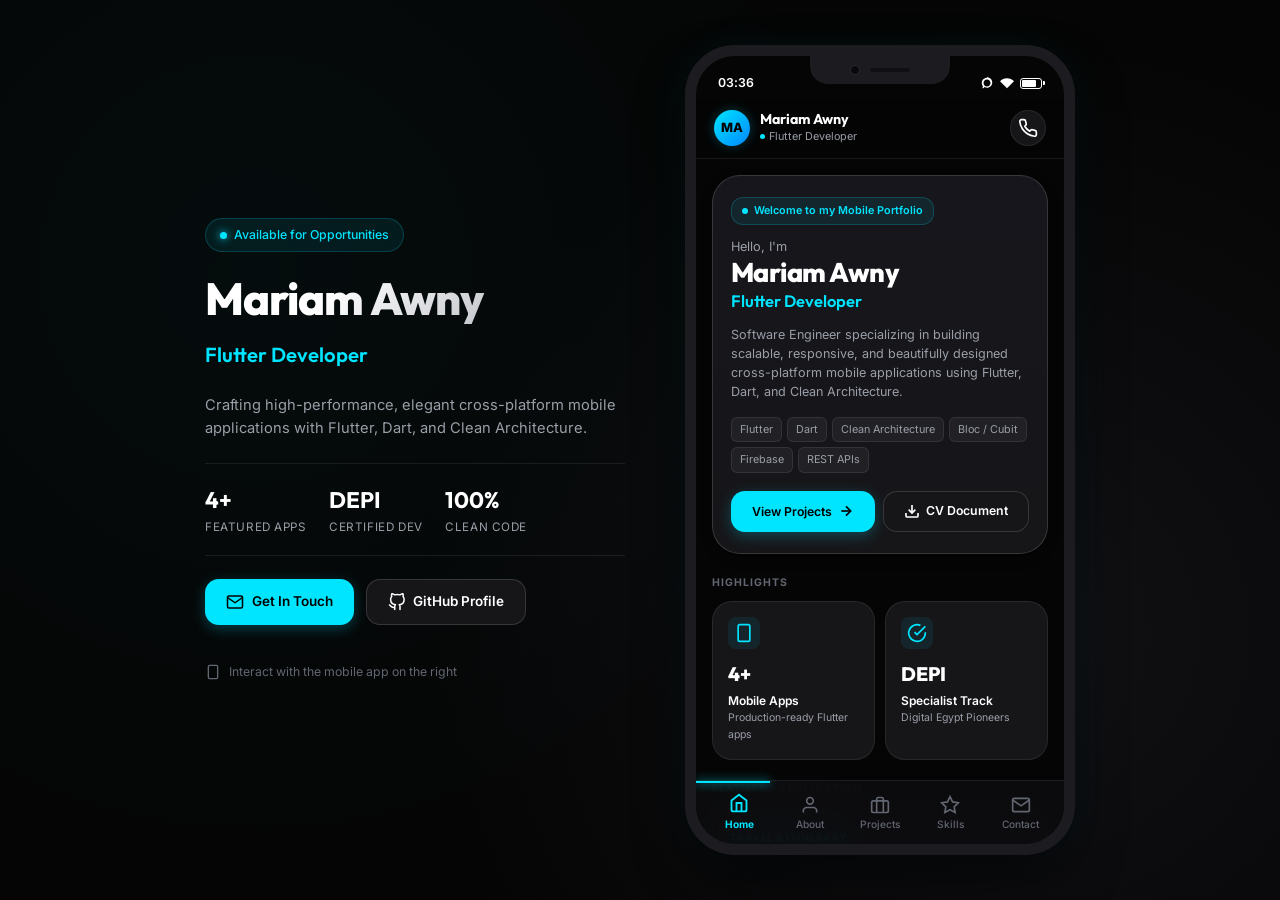
==== commit 206879b4: "feat: update portfolio with actual projects and screenshots Update projects section to feature Trave" ====
--- a/index.html
+++ b/index.html
@@ -8,7 +8,6 @@
   <link rel="preconnect" href="https://fonts.googleapis.com">
   <link rel="preconnect" href="https://fonts.gstatic.com" crossorigin>
   <link href="https://fonts.googleapis.com/css2?family=Inter:wght@300;400;500;600;700&family=Outfit:wght@400;500;600;700;800&display=swap" rel="stylesheet">
-  <!-- Feather Icons or inline SVG -->
   <link rel="stylesheet" href="style.css">
 </head>
 <body>
@@ -28,7 +27,7 @@
 
       <div class="desktop-highlights">
         <div class="highlight-item">
-          <span class="highlight-value">5+</span>
+          <span class="highlight-value">4+</span>
           <span class="highlight-label">Featured Apps</span>
         </div>
         <div class="highlight-item">
@@ -139,8 +138,8 @@
                 <div class="card-icon-box">
                   <svg width="20" height="20" viewBox="0 0 24 24" fill="none" stroke="currentColor" stroke-width="2"><rect x="5" y="2" width="14" height="20" rx="2" ry="2"></rect><line x1="12" y1="18" x2="12.01" y2="18"></line></svg>
                 </div>
-                <div class="card-metric">5+</div>
-                <div class="card-title">Mobile Projects</div>
+                <div class="card-metric">4+</div>
+                <div class="card-title">Mobile Apps</div>
                 <div class="card-desc">Production-ready Flutter apps</div>
               </div>
 
@@ -156,15 +155,15 @@
 
             <!-- Featured App Widget -->
             <div class="section-label">FEATURED APPLICATION</div>
-            <div class="app-card featured-project-card project-card-trigger" data-project-id="fruit-hub">
-              <div class="card-badge">E-Commerce</div>
-              <h4 class="project-title">Fruit Hub App</h4>
-              <p class="project-subtitle">Full e-commerce experience with Flutter, Firebase Auth, Firestore, PayMob Payment & Cubit state management.</p>
+            <div class="app-card featured-project-card project-card-trigger" data-project-id="travel-planner">
+              <div class="card-badge">Travel & Itinerary</div>
+              <h4 class="project-title">Travel Planner App</h4>
+              <p class="project-subtitle">Interactive travel management app allowing travelers to plan, schedule, and track trips with flight and hotel itineraries.</p>
               <div class="project-tags">
                 <span class="mini-tag">Flutter</span>
-                <span class="mini-tag">PayMob</span>
-                <span class="mini-tag">Firebase</span>
+                <span class="mini-tag">Dart</span>
                 <span class="mini-tag">Clean Arch</span>
+                <span class="mini-tag">Cubit</span>
               </div>
               <div class="card-footer-action">
                 <span>Explore App Case Study</span>
@@ -182,7 +181,7 @@
 
             <div class="app-card profile-bio-card">
               <p class="bio-text">
-                I am a dedicated **Flutter Developer** with a solid foundation in computer science and mobile application development. Focused on creating seamless cross-platform experiences for iOS and Android, I write clean, maintainable code adhering to **Clean Architecture** principles and robust state management.
+                I am a dedicated <strong>Flutter Developer</strong> with a solid foundation in computer science and mobile application development. Focused on creating seamless cross-platform experiences for iOS and Android, I write clean, maintainable code adhering to <strong>Clean Architecture</strong> principles and robust state management.
               </p>
             </div>
 
@@ -238,7 +237,7 @@
                   <span class="timeline-date">2020 — 2024</span>
                   <h4>B.Sc. in Management Information Systems</h4>
                   <p class="timeline-org">Higher Institute for Specific Studies</p>
-                  <p class="timeline-desc">Grade: Excellent with Honors (Grade: ممتاز مع مرتبة الشرف).</p>
+                  <p class="timeline-desc">Grade: Excellent with Honors (ممتاز مع مرتبة الشرف).</p>
                 </div>
               </div>
 
@@ -340,42 +339,18 @@
 
             <div class="projects-feed">
 
-              <!-- Project 1: Fruit Hub -->
-              <div class="app-card project-feed-card project-card-trigger" data-project-id="fruit-hub">
+              <!-- Project 1: Travel Planner App -->
+              <div class="app-card project-feed-card project-card-trigger" data-project-id="travel-planner">
                 <div class="project-image-preview">
-                  <img src="assets/images/Mariam_Awny_Flutter_Developer_CV.pdf - Google Chrome 9_18_2026 1_03_35 PM.png" alt="Fruit Hub Preview" class="project-img-thumb" loading="lazy">
-                  <span class="project-category-badge">E-Commerce App</span>
+                  <img src="assets/images/projects/travel_planner.png" alt="Travel Planner App Preview" class="project-img-thumb" loading="lazy">
+                  <span class="project-category-badge">Travel & Itinerary</span>
                 </div>
                 <div class="project-card-body">
-                  <h3 class="project-card-title">Fruit Hub App</h3>
-                  <p class="project-card-excerpt">A full-featured mobile e-commerce platform allowing users to browse fresh items, manage carts, perform authentication, and complete checkout with PayMob.</p>
+                  <h3 class="project-card-title">Travel Planner App</h3>
+                  <p class="project-card-excerpt">A mobile itinerary management application allowing travelers to organize trip schedules, flights, hotel reservations, and destination plans in one place.</p>
                   <div class="project-tech-badges">
                     <span class="mini-tag">Flutter</span>
-                    <span class="mini-tag">Firebase</span>
-                    <span class="mini-tag">Cubit</span>
-                    <span class="mini-tag">PayMob</span>
-                    <span class="mini-tag">Clean Arch</span>
-                  </div>
-                  <button class="app-btn card-action-btn">
-                    <span>View App Details</span>
-                    <svg width="14" height="14" viewBox="0 0 24 24" fill="none" stroke="currentColor" stroke-width="2.5"><line x1="5" y1="12" x2="19" y2="12"></line><polyline points="12 5 19 12 12 19"></polyline></svg>
-                  </button>
-                </div>
-              </div>
-
-              <!-- Project 2: Bookly App -->
-              <div class="app-card project-feed-card project-card-trigger" data-project-id="bookly">
-                <div class="project-image-preview">
-                  <img src="assets/images/Mariam_Awny_Flutter_Developer_CV.pdf - Google Chrome 9_18_2026 1_03_56 PM.png" alt="Bookly App Preview" class="project-img-thumb" loading="lazy">
-                  <span class="project-category-badge">Reading & Books</span>
-                </div>
-                <div class="project-card-body">
-                  <h3 class="project-card-title">Bookly App</h3>
-                  <p class="project-card-excerpt">A sleek digital book library application fetching live book collections, categories, and previews using the Google Books API with Cubit & Clean Architecture.</p>
-                  <div class="project-tech-badges">
-                    <span class="mini-tag">Flutter</span>
-                    <span class="mini-tag">Google Books API</span>
-                    <span class="mini-tag">Dio</span>
+                    <span class="mini-tag">Dart</span>
                     <span class="mini-tag">Cubit</span>
                     <span class="mini-tag">Clean Arch</span>
                   </div>
@@ -386,20 +361,20 @@
                 </div>
               </div>
 
-              <!-- Project 3: Notes App -->
-              <div class="app-card project-feed-card project-card-trigger" data-project-id="notes">
+              <!-- Project 2: Uni2Career AI App -->
+              <div class="app-card project-feed-card project-card-trigger" data-project-id="uni2career">
                 <div class="project-image-preview">
-                  <img src="assets/images/Mariam_Awny_Flutter_Developer_CV.pdf - Google Chrome 9_18_2026 1_04_08 PM.png" alt="Notes App Preview" class="project-img-thumb" loading="lazy">
-                  <span class="project-category-badge">Productivity</span>
+                  <img src="assets/images/projects/uni2career.png" alt="Uni2Career App Preview" class="project-img-thumb" loading="lazy">
+                  <span class="project-category-badge">AI Career Recommendation</span>
                 </div>
                 <div class="project-card-body">
-                  <h3 class="project-card-title">Notes App</h3>
-                  <p class="project-card-excerpt">A fast local notes organizer supporting note creation, editing, custom color coding, and deletion powered by Hive local database and Cubit.</p>
+                  <h3 class="project-card-title">Uni2Career — AI Career Recommendation</h3>
+                  <p class="project-card-excerpt">AI-powered mobile application designed to bridge the gap between university studies and professional employment through personalized career path analysis.</p>
                   <div class="project-tech-badges">
                     <span class="mini-tag">Flutter</span>
-                    <span class="mini-tag">Dart</span>
-                    <span class="mini-tag">Hive Local DB</span>
-                    <span class="mini-tag">Cubit</span>
+                    <span class="mini-tag">AI Engine</span>
+                    <span class="mini-tag">Firebase</span>
+                    <span class="mini-tag">FlutterFlow</span>
                   </div>
                   <button class="app-btn card-action-btn">
                     <span>View App Details</span>
@@ -408,20 +383,20 @@
                 </div>
               </div>
 
-              <!-- Project 4: Weather App -->
-              <div class="app-card project-feed-card project-card-trigger" data-project-id="weather">
+              <!-- Project 3: Language Learning App -->
+              <div class="app-card project-feed-card project-card-trigger" data-project-id="language-learning">
                 <div class="project-image-preview">
-                  <img src="assets/images/Mariam_Awny_Flutter Developer CV.pdf - Google Chrome 9_15_2026 8_20_59 PM.png" alt="Weather App Preview" class="project-img-thumb" loading="lazy">
-                  <span class="project-category-badge">Utility & API</span>
+                  <img src="assets/images/projects/language_learning.png" alt="Language Learning App Preview" class="project-img-thumb" loading="lazy">
+                  <span class="project-category-badge">Education & Learning</span>
                 </div>
                 <div class="project-card-body">
-                  <h3 class="project-card-title">Weather App</h3>
-                  <p class="project-card-excerpt">Real-time weather query application featuring live atmospheric data, dynamic theme color shifts based on weather status, and API state handling.</p>
+                  <h3 class="project-card-title">Language Learning App</h3>
+                  <p class="project-card-excerpt">An interactive mobile platform providing language learners with structured lessons, vocabulary flashcards, and audio practice screens.</p>
                   <div class="project-tech-badges">
                     <span class="mini-tag">Flutter</span>
-                    <span class="mini-tag">OpenWeather API</span>
-                    <span class="mini-tag">Dio</span>
-                    <span class="mini-tag">Cubit</span>
+                    <span class="mini-tag">Dart</span>
+                    <span class="mini-tag">Custom UI</span>
+                    <span class="mini-tag">Audio Integration</span>
                   </div>
                   <button class="app-btn card-action-btn">
                     <span>View App Details</span>
@@ -430,19 +405,19 @@
                 </div>
               </div>
 
-              <!-- Project 5: Flash Chat App -->
-              <div class="app-card project-feed-card project-card-trigger" data-project-id="chat">
+              <!-- Project 4: Days 10 Challenge App -->
+              <div class="app-card project-feed-card project-card-trigger" data-project-id="days10">
                 <div class="project-image-preview">
-                  <img src="assets/images/Mariam_Awny_Flutter Developer CV.pdf - Google Chrome 9_15_2026 8_21_19 PM.png" alt="Flash Chat Preview" class="project-img-thumb" loading="lazy">
-                  <span class="project-category-badge">Social & Firebase</span>
+                  <img src="assets/images/projects/days10.png" alt="Days 10 Challenge App Preview" class="project-img-thumb" loading="lazy">
+                  <span class="project-category-badge">Habit & Mindfulness</span>
                 </div>
                 <div class="project-card-body">
-                  <h3 class="project-card-title">Flash Chat App</h3>
-                  <p class="project-card-excerpt">Instant real-time messaging application with user authentication, secure group chats, and Cloud Firestore live stream synchronization.</p>
+                  <h3 class="project-card-title">Days 10 Challenge App</h3>
+                  <p class="project-card-excerpt">A minimalist habit tracker guiding users through 10-day digital wellness challenges with elegant UI, single-tap progress tracking, and offline persistence.</p>
                   <div class="project-tech-badges">
                     <span class="mini-tag">Flutter</span>
-                    <span class="mini-tag">Firebase Auth</span>
-                    <span class="mini-tag">Cloud Firestore</span>
+                    <span class="mini-tag">Hive DB</span>
+                    <span class="mini-tag">Cubit</span>
                   </div>
                   <button class="app-btn card-action-btn">
                     <span>View App Details</span>
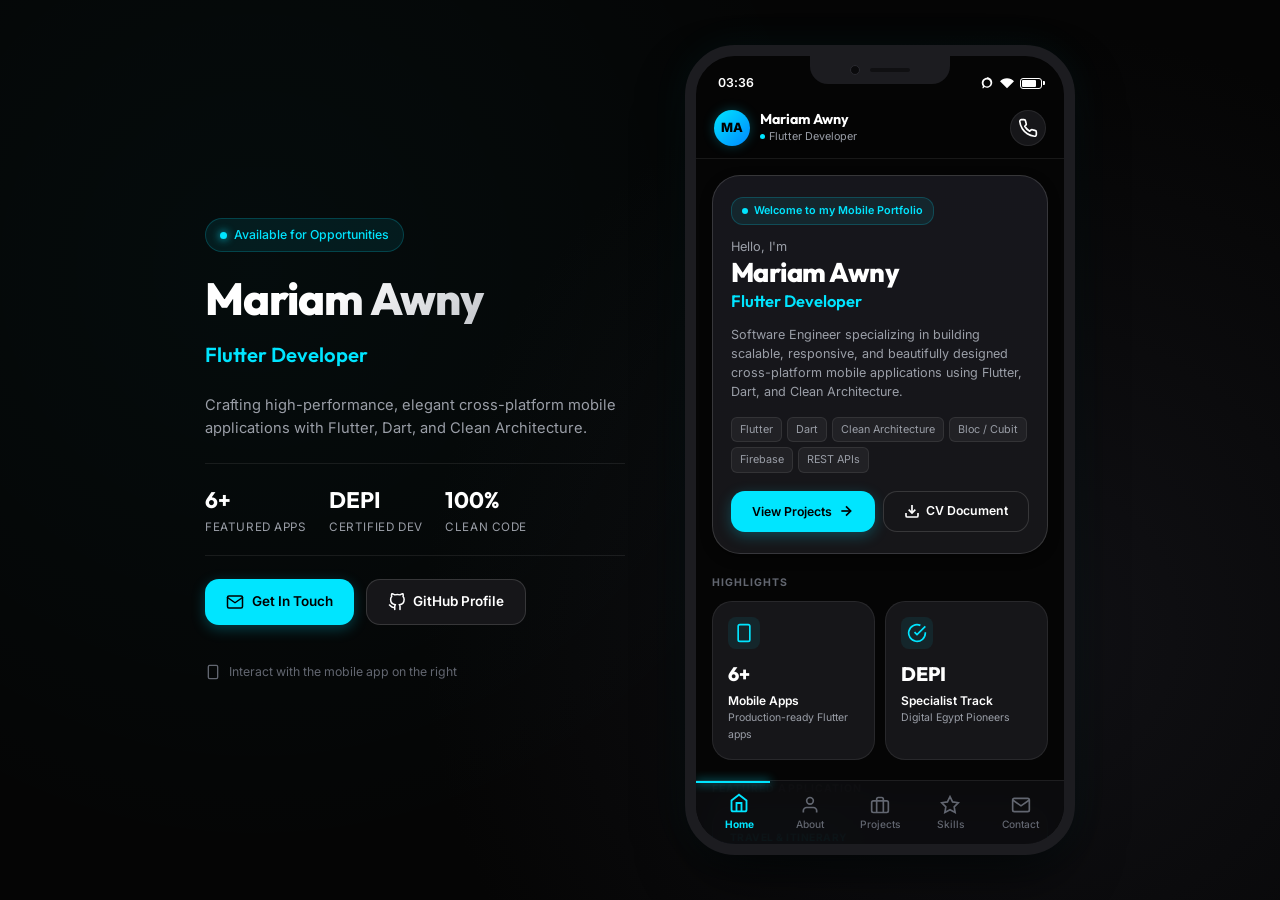
==== commit 5dcb81a7: "feat: update project links and screenshots for Mariam Awny portfolio Co-authored-by: Mariamawny <169" ====
--- a/index.html
+++ b/index.html
@@ -27,7 +27,7 @@
 
       <div class="desktop-highlights">
         <div class="highlight-item">
-          <span class="highlight-value">4+</span>
+          <span class="highlight-value">6+</span>
           <span class="highlight-label">Featured Apps</span>
         </div>
         <div class="highlight-item">
@@ -45,7 +45,7 @@
           <svg width="18" height="18" viewBox="0 0 24 24" fill="none" stroke="currentColor" stroke-width="2" stroke-linecap="round" stroke-linejoin="round"><path d="M4 4h16c1.1 0 2 .9 2 2v12c0 1.1-.9 2-2 2H4c-1.1 0-2-.9-2-2V6c0-1.1.9-2 2-2z"></path><polyline points="22,6 12,13 2,6"></polyline></svg>
           Get In Touch
         </a>
-        <a href="https://github.com/mariamawny" target="_blank" rel="noopener" class="desktop-btn secondary-btn">
+        <a href="https://github.com/Mariamawny" target="_blank" rel="noopener" class="desktop-btn secondary-btn">
           <svg width="18" height="18" viewBox="0 0 24 24" fill="none" stroke="currentColor" stroke-width="2" stroke-linecap="round" stroke-linejoin="round"><path d="M9 19c-5 1.5-5-2.5-7-3m14 6v-3.87a3.37 3.37 0 0 0-.94-2.61c3.14-.35 6.44-1.54 6.44-7A5.44 5.44 0 0 0 20 4.77 5.07 5.07 0 0 0 19.91 1S18.73.65 16 2.48a13.38 13.38 0 0 0-7 0C6.27.65 5.09 1 5.09 1A5.07 5.07 0 0 0 5 4.77a5.44 5.44 0 0 0-1.5 3.78c0 5.42 3.3 6.61 6.44 7A3.37 3.37 0 0 0 9 18.13V22"></path></svg>
           GitHub Profile
         </a>
@@ -138,7 +138,7 @@
                 <div class="card-icon-box">
                   <svg width="20" height="20" viewBox="0 0 24 24" fill="none" stroke="currentColor" stroke-width="2"><rect x="5" y="2" width="14" height="20" rx="2" ry="2"></rect><line x1="12" y1="18" x2="12.01" y2="18"></line></svg>
                 </div>
-                <div class="card-metric">4+</div>
+                <div class="card-metric">6+</div>
                 <div class="card-title">Mobile Apps</div>
                 <div class="card-desc">Production-ready Flutter apps</div>
               </div>
@@ -354,6 +354,12 @@
                     <span class="mini-tag">Cubit</span>
                     <span class="mini-tag">Clean Arch</span>
                   </div>
+                  <div class="project-links-row">
+                    <a href="https://github.com/Mariamawny/travel_planner_app" target="_blank" rel="noopener" class="mini-github-link">
+                      <svg width="14" height="14" viewBox="0 0 24 24" fill="none" stroke="currentColor" stroke-width="2"><path d="M9 19c-5 1.5-5-2.5-7-3m14 6v-3.87a3.37 3.37 0 0 0-.94-2.61c3.14-.35 6.44-1.54 6.44-7A5.44 5.44 0 0 0 20 4.77 5.07 5.07 0 0 0 19.91 1S18.73.65 16 2.48a13.38 13.38 0 0 0-7 0C6.27.65 5.09 1 5.09 1A5.07 5.07 0 0 0 5 4.77a5.44 5.44 0 0 0-1.5 3.78c0 5.42 3.3 6.61 6.44 7A3.37 3.37 0 0 0 9 18.13V22"></path></svg>
+                      <span>GitHub</span>
+                    </a>
+                  </div>
                   <button class="app-btn card-action-btn">
                     <span>View App Details</span>
                     <svg width="14" height="14" viewBox="0 0 24 24" fill="none" stroke="currentColor" stroke-width="2.5"><line x1="5" y1="12" x2="19" y2="12"></line><polyline points="12 5 19 12 12 19"></polyline></svg>
@@ -361,7 +367,115 @@
                 </div>
               </div>
 
-              <!-- Project 2: Uni2Career AI App -->
+              <!-- Project 2: Language Learning App -->
+              <div class="app-card project-feed-card project-card-trigger" data-project-id="language-learning">
+                <div class="project-image-preview">
+                  <img src="assets/images/projects/language_learning.png" alt="Language Learning App Preview" class="project-img-thumb" loading="lazy">
+                  <span class="project-category-badge">Education & Learning</span>
+                </div>
+                <div class="project-card-body">
+                  <h3 class="project-card-title">Language Learning App</h3>
+                  <p class="project-card-excerpt">An interactive mobile platform providing language learners with structured lessons, vocabulary flashcards, and audio practice screens.</p>
+                  <div class="project-tech-badges">
+                    <span class="mini-tag">Flutter</span>
+                    <span class="mini-tag">Dart</span>
+                    <span class="mini-tag">Custom UI</span>
+                  </div>
+                  <div class="project-links-row">
+                    <a href="https://github.com/Mariamawny/codealpha_tasks_Languadge-Learining-App" target="_blank" rel="noopener" class="mini-github-link">
+                      <svg width="14" height="14" viewBox="0 0 24 24" fill="none" stroke="currentColor" stroke-width="2"><path d="M9 19c-5 1.5-5-2.5-7-3m14 6v-3.87a3.37 3.37 0 0 0-.94-2.61c3.14-.35 6.44-1.54 6.44-7A5.44 5.44 0 0 0 20 4.77 5.07 5.07 0 0 0 19.91 1S18.73.65 16 2.48a13.38 13.38 0 0 0-7 0C6.27.65 5.09 1 5.09 1A5.07 5.07 0 0 0 5 4.77a5.44 5.44 0 0 0-1.5 3.78c0 5.42 3.3 6.61 6.44 7A3.37 3.37 0 0 0 9 18.13V22"></path></svg>
+                      <span>GitHub</span>
+                    </a>
+                  </div>
+                  <button class="app-btn card-action-btn">
+                    <span>View App Details</span>
+                    <svg width="14" height="14" viewBox="0 0 24 24" fill="none" stroke="currentColor" stroke-width="2.5"><line x1="5" y1="12" x2="19" y2="12"></line><polyline points="12 5 19 12 12 19"></polyline></svg>
+                  </button>
+                </div>
+              </div>
+
+              <!-- Project 3: FlashCard Learning App -->
+              <div class="app-card project-feed-card project-card-trigger" data-project-id="flashcard">
+                <div class="project-image-preview">
+                  <img src="assets/images/projects/language_learning.png" alt="FlashCard App Preview" class="project-img-thumb" loading="lazy">
+                  <span class="project-category-badge">FlashCard Active Recall</span>
+                </div>
+                <div class="project-card-body">
+                  <h3 class="project-card-title">FlashCard Learning App</h3>
+                  <p class="project-card-excerpt">Interactive flashcard study tool enabling active recall, card flip animations, and quick review assessments.</p>
+                  <div class="project-tech-badges">
+                    <span class="mini-tag">Flutter</span>
+                    <span class="mini-tag">Animations</span>
+                    <span class="mini-tag">Dart</span>
+                  </div>
+                  <div class="project-links-row">
+                    <a href="https://github.com/Mariamawny/codealpha_tasks_FlashCard" target="_blank" rel="noopener" class="mini-github-link">
+                      <svg width="14" height="14" viewBox="0 0 24 24" fill="none" stroke="currentColor" stroke-width="2"><path d="M9 19c-5 1.5-5-2.5-7-3m14 6v-3.87a3.37 3.37 0 0 0-.94-2.61c3.14-.35 6.44-1.54 6.44-7A5.44 5.44 0 0 0 20 4.77 5.07 5.07 0 0 0 19.91 1S18.73.65 16 2.48a13.38 13.38 0 0 0-7 0C6.27.65 5.09 1 5.09 1A5.07 5.07 0 0 0 5 4.77a5.44 5.44 0 0 0-1.5 3.78c0 5.42 3.3 6.61 6.44 7A3.37 3.37 0 0 0 9 18.13V22"></path></svg>
+                      <span>GitHub</span>
+                    </a>
+                  </div>
+                  <button class="app-btn card-action-btn">
+                    <span>View App Details</span>
+                    <svg width="14" height="14" viewBox="0 0 24 24" fill="none" stroke="currentColor" stroke-width="2.5"><line x1="5" y1="12" x2="19" y2="12"></line><polyline points="12 5 19 12 12 19"></polyline></svg>
+                  </button>
+                </div>
+              </div>
+
+              <!-- Project 4: Smart Medical Equipment -->
+              <div class="app-card project-feed-card project-card-trigger" data-project-id="medical-equipment">
+                <div class="project-image-preview">
+                  <img src="assets/images/projects/uni2career.png" alt="Medical Equipment App Preview" class="project-img-thumb" loading="lazy">
+                  <span class="project-category-badge">Healthcare Enterprise</span>
+                </div>
+                <div class="project-card-body">
+                  <h3 class="project-card-title">Smart Medical Equipment Lifecycle</h3>
+                  <p class="project-card-excerpt">Comprehensive tracking and maintenance lifecycle management solution for medical equipment and clinical facilities.</p>
+                  <div class="project-tech-badges">
+                    <span class="mini-tag">Flutter</span>
+                    <span class="mini-tag">Clean Arch</span>
+                    <span class="mini-tag">Cubit</span>
+                  </div>
+                  <div class="project-links-row">
+                    <a href="https://github.com/Mariamawny/Smart-Medical-Equipment-Lifecycle-Management" target="_blank" rel="noopener" class="mini-github-link">
+                      <svg width="14" height="14" viewBox="0 0 24 24" fill="none" stroke="currentColor" stroke-width="2"><path d="M9 19c-5 1.5-5-2.5-7-3m14 6v-3.87a3.37 3.37 0 0 0-.94-2.61c3.14-.35 6.44-1.54 6.44-7A5.44 5.44 0 0 0 20 4.77 5.07 5.07 0 0 0 19.91 1S18.73.65 16 2.48a13.38 13.38 0 0 0-7 0C6.27.65 5.09 1 5.09 1A5.07 5.07 0 0 0 5 4.77a5.44 5.44 0 0 0-1.5 3.78c0 5.42 3.3 6.61 6.44 7A3.37 3.37 0 0 0 9 18.13V22"></path></svg>
+                      <span>GitHub</span>
+                    </a>
+                  </div>
+                  <button class="app-btn card-action-btn">
+                    <span>View App Details</span>
+                    <svg width="14" height="14" viewBox="0 0 24 24" fill="none" stroke="currentColor" stroke-width="2.5"><line x1="5" y1="12" x2="19" y2="12"></line><polyline points="12 5 19 12 12 19"></polyline></svg>
+                  </button>
+                </div>
+              </div>
+
+              <!-- Project 5: Days 10 Challenge App -->
+              <div class="app-card project-feed-card project-card-trigger" data-project-id="days10">
+                <div class="project-image-preview">
+                  <img src="assets/images/projects/days10.png" alt="Days 10 Challenge App Preview" class="project-img-thumb" loading="lazy">
+                  <span class="project-category-badge">Habit & Mindfulness</span>
+                </div>
+                <div class="project-card-body">
+                  <h3 class="project-card-title">Days 10 Challenge App</h3>
+                  <p class="project-card-excerpt">A minimalist habit tracker guiding users through 10-day digital wellness challenges with elegant UI, single-tap progress tracking, and offline persistence.</p>
+                  <div class="project-tech-badges">
+                    <span class="mini-tag">Flutter</span>
+                    <span class="mini-tag">Hive DB</span>
+                    <span class="mini-tag">Cubit</span>
+                  </div>
+                  <div class="project-links-row">
+                    <a href="https://github.com/Mariamawny/ten_days_flutter_app" target="_blank" rel="noopener" class="mini-github-link">
+                      <svg width="14" height="14" viewBox="0 0 24 24" fill="none" stroke="currentColor" stroke-width="2"><path d="M9 19c-5 1.5-5-2.5-7-3m14 6v-3.87a3.37 3.37 0 0 0-.94-2.61c3.14-.35 6.44-1.54 6.44-7A5.44 5.44 0 0 0 20 4.77 5.07 5.07 0 0 0 19.91 1S18.73.65 16 2.48a13.38 13.38 0 0 0-7 0C6.27.65 5.09 1 5.09 1A5.07 5.07 0 0 0 5 4.77a5.44 5.44 0 0 0-1.5 3.78c0 5.42 3.3 6.61 6.44 7A3.37 3.37 0 0 0 9 18.13V22"></path></svg>
+                      <span>GitHub</span>
+                    </a>
+                  </div>
+                  <button class="app-btn card-action-btn">
+                    <span>View App Details</span>
+                    <svg width="14" height="14" viewBox="0 0 24 24" fill="none" stroke="currentColor" stroke-width="2.5"><line x1="5" y1="12" x2="19" y2="12"></line><polyline points="12 5 19 12 12 19"></polyline></svg>
+                  </button>
+                </div>
+              </div>
+
+              <!-- Project 6: Uni2Career AI App -->
               <div class="app-card project-feed-card project-card-trigger" data-project-id="uni2career">
                 <div class="project-image-preview">
                   <img src="assets/images/projects/uni2career.png" alt="Uni2Career App Preview" class="project-img-thumb" loading="lazy">
@@ -383,49 +497,6 @@
                 </div>
               </div>
 
-              <!-- Project 3: Language Learning App -->
-              <div class="app-card project-feed-card project-card-trigger" data-project-id="language-learning">
-                <div class="project-image-preview">
-                  <img src="assets/images/projects/language_learning.png" alt="Language Learning App Preview" class="project-img-thumb" loading="lazy">
-                  <span class="project-category-badge">Education & Learning</span>
-                </div>
-                <div class="project-card-body">
-                  <h3 class="project-card-title">Language Learning App</h3>
-                  <p class="project-card-excerpt">An interactive mobile platform providing language learners with structured lessons, vocabulary flashcards, and audio practice screens.</p>
-                  <div class="project-tech-badges">
-                    <span class="mini-tag">Flutter</span>
-                    <span class="mini-tag">Dart</span>
-                    <span class="mini-tag">Custom UI</span>
-                    <span class="mini-tag">Audio Integration</span>
-                  </div>
-                  <button class="app-btn card-action-btn">
-                    <span>View App Details</span>
-                    <svg width="14" height="14" viewBox="0 0 24 24" fill="none" stroke="currentColor" stroke-width="2.5"><line x1="5" y1="12" x2="19" y2="12"></line><polyline points="12 5 19 12 12 19"></polyline></svg>
-                  </button>
-                </div>
-              </div>
-
-              <!-- Project 4: Days 10 Challenge App -->
-              <div class="app-card project-feed-card project-card-trigger" data-project-id="days10">
-                <div class="project-image-preview">
-                  <img src="assets/images/projects/days10.png" alt="Days 10 Challenge App Preview" class="project-img-thumb" loading="lazy">
-                  <span class="project-category-badge">Habit & Mindfulness</span>
-                </div>
-                <div class="project-card-body">
-                  <h3 class="project-card-title">Days 10 Challenge App</h3>
-                  <p class="project-card-excerpt">A minimalist habit tracker guiding users through 10-day digital wellness challenges with elegant UI, single-tap progress tracking, and offline persistence.</p>
-                  <div class="project-tech-badges">
-                    <span class="mini-tag">Flutter</span>
-                    <span class="mini-tag">Hive DB</span>
-                    <span class="mini-tag">Cubit</span>
-                  </div>
-                  <button class="app-btn card-action-btn">
-                    <span>View App Details</span>
-                    <svg width="14" height="14" viewBox="0 0 24 24" fill="none" stroke="currentColor" stroke-width="2.5"><line x1="5" y1="12" x2="19" y2="12"></line><polyline points="12 5 19 12 12 19"></polyline></svg>
-                  </button>
-                </div>
-              </div>
-
             </div>
           </section>
 
@@ -471,13 +542,13 @@
                 <svg width="18" height="18" viewBox="0 0 24 24" fill="none" stroke="currentColor" stroke-width="2" class="chevron"><polyline points="9 18 15 12 9 6"></polyline></svg>
               </a>
 
-              <a href="https://github.com/mariamawny" target="_blank" rel="noopener" class="app-card contact-item-card">
+              <a href="https://github.com/Mariamawny" target="_blank" rel="noopener" class="app-card contact-item-card">
                 <div class="contact-icon">
                   <svg width="22" height="22" viewBox="0 0 24 24" fill="none" stroke="currentColor" stroke-width="2"><path d="M9 19c-5 1.5-5-2.5-7-3m14 6v-3.87a3.37 3.37 0 0 0-.94-2.61c3.14-.35 6.44-1.54 6.44-7A5.44 5.44 0 0 0 20 4.77 5.07 5.07 0 0 0 19.91 1S18.73.65 16 2.48a13.38 13.38 0 0 0-7 0C6.27.65 5.09 1 5.09 1A5.07 5.07 0 0 0 5 4.77a5.44 5.44 0 0 0-1.5 3.78c0 5.42 3.3 6.61 6.44 7A3.37 3.37 0 0 0 9 18.13V22"></path></svg>
                 </div>
                 <div class="contact-info">
                   <span class="contact-label">GitHub</span>
-                  <span class="contact-value">github.com/mariamawny</span>
+                  <span class="contact-value">github.com/Mariamawny</span>
                 </div>
                 <svg width="18" height="18" viewBox="0 0 24 24" fill="none" stroke="currentColor" stroke-width="2" class="chevron"><polyline points="9 18 15 12 9 6"></polyline></svg>
               </a>
--- a/style.css
+++ b/style.css
@@ -968,6 +968,30 @@
   margin-bottom: 0.8rem;
 }
 
+.project-links-row {
+  display: flex;
+  margin-bottom: 0.8rem;
+}
+
+.mini-github-link {
+  display: inline-flex;
+  align-items: center;
+  gap: 5px;
+  font-size: 0.76rem;
+  font-weight: 600;
+  color: var(--accent);
+  padding: 4px 10px;
+  background: var(--accent-surface);
+  border: 1px solid rgba(0, 229, 255, 0.2);
+  border-radius: 6px;
+  transition: var(--transition-fast);
+}
+
+.mini-github-link:hover {
+  background: rgba(0, 229, 255, 0.18);
+  border-color: var(--accent);
+}
+
 .card-action-btn {
   background: var(--surface);
   border: 1px solid var(--border);
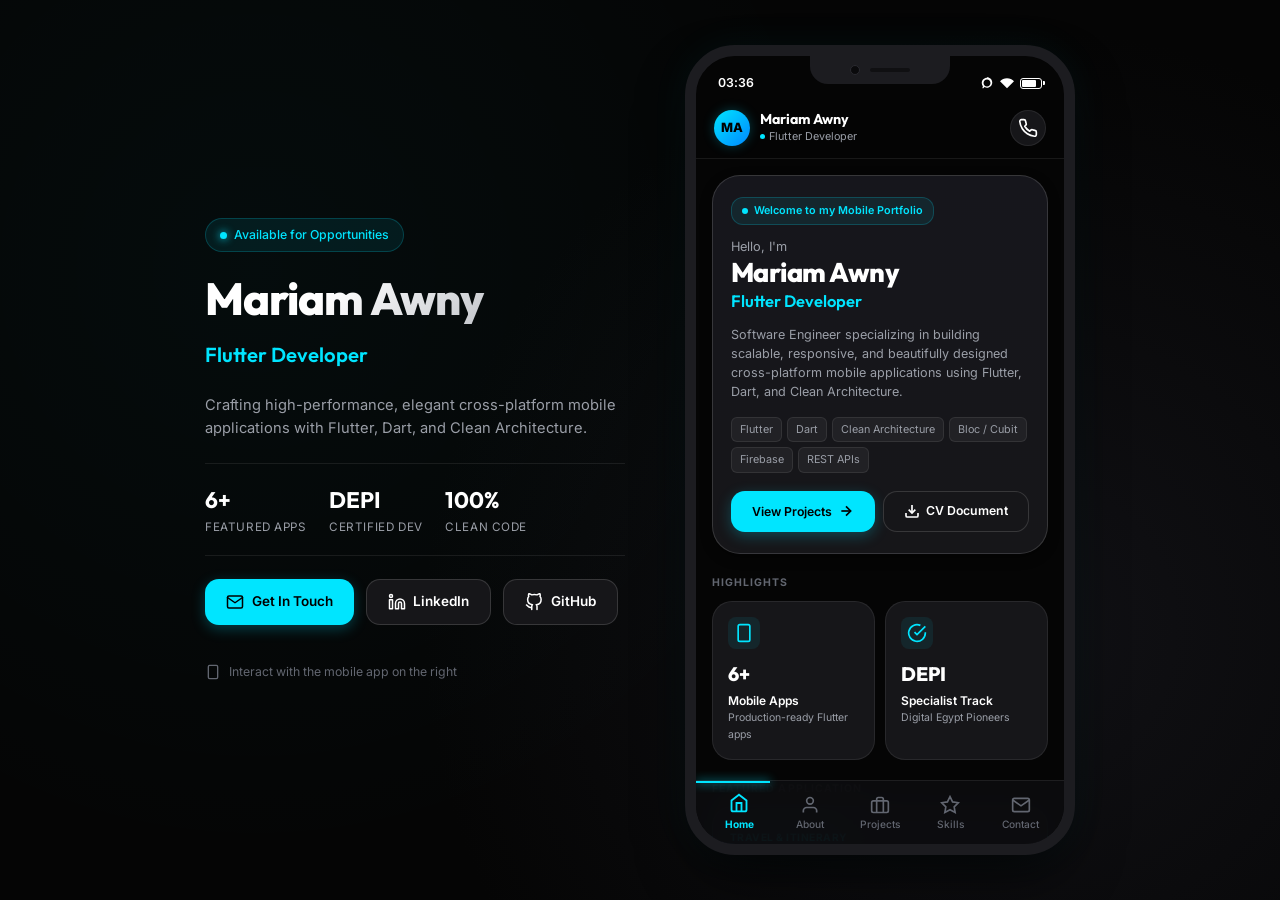
==== commit f50a2a76: "Add portfolio website" ====
--- a/index.html
+++ b/index.html
@@ -24,7 +24,7 @@
       <p class="desktop-description">
         Crafting high-performance, elegant cross-platform mobile applications with Flutter, Dart, and Clean Architecture.
       </p>
-
+      
       <div class="desktop-highlights">
         <div class="highlight-item">
           <span class="highlight-value">6+</span>
@@ -45,12 +45,16 @@
           <svg width="18" height="18" viewBox="0 0 24 24" fill="none" stroke="currentColor" stroke-width="2" stroke-linecap="round" stroke-linejoin="round"><path d="M4 4h16c1.1 0 2 .9 2 2v12c0 1.1-.9 2-2 2H4c-1.1 0-2-.9-2-2V6c0-1.1.9-2 2-2z"></path><polyline points="22,6 12,13 2,6"></polyline></svg>
           Get In Touch
         </a>
+        <a href="https://www.linkedin.com/in/mariam-awny-349645326/" target="_blank" rel="noopener" class="desktop-btn secondary-btn">
+          <svg width="18" height="18" viewBox="0 0 24 24" fill="none" stroke="currentColor" stroke-width="2" stroke-linecap="round" stroke-linejoin="round"><path d="M16 8a6 6 0 0 1 6 6v7h-4v-7a2 2 0 0 0-2-2 2 2 0 0 0-2 2v7h-4v-7a6 6 0 0 1 6-6z"></path><rect x="2" y="9" width="4" height="12"></rect><circle cx="4" cy="4" r="2"></circle></svg>
+          LinkedIn
+        </a>
         <a href="https://github.com/Mariamawny" target="_blank" rel="noopener" class="desktop-btn secondary-btn">
           <svg width="18" height="18" viewBox="0 0 24 24" fill="none" stroke="currentColor" stroke-width="2" stroke-linecap="round" stroke-linejoin="round"><path d="M9 19c-5 1.5-5-2.5-7-3m14 6v-3.87a3.37 3.37 0 0 0-.94-2.61c3.14-.35 6.44-1.54 6.44-7A5.44 5.44 0 0 0 20 4.77 5.07 5.07 0 0 0 19.91 1S18.73.65 16 2.48a13.38 13.38 0 0 0-7 0C6.27.65 5.09 1 5.09 1A5.07 5.07 0 0 0 5 4.77a5.44 5.44 0 0 0-1.5 3.78c0 5.42 3.3 6.61 6.44 7A3.37 3.37 0 0 0 9 18.13V22"></path></svg>
-          GitHub Profile
+          GitHub
         </a>
       </div>
-
+      
       <div class="desktop-hint">
         <svg width="16" height="16" viewBox="0 0 24 24" fill="none" stroke="currentColor" stroke-width="2"><rect x="5" y="2" width="14" height="20" rx="2" ry="2"></rect><line x1="12" y1="18" x2="12.01" y2="18"></line></svg>
         <span>Interact with the mobile app on the right</span>
@@ -67,7 +71,7 @@
 
       <!-- Main Mobile Application Viewport -->
       <div class="app-container">
-
+        
         <!-- App Status Bar -->
         <header class="app-status-bar">
           <span class="status-time" id="status-time">09:41</span>
@@ -96,7 +100,7 @@
 
         <!-- Scrollable Screen Content Container -->
         <div class="app-content-body">
-
+          
           <!-- ================= HOME SCREEN ================= -->
           <section id="screen-home" class="app-screen active">
             <div class="hero-card">
@@ -338,12 +342,12 @@
             </div>
 
             <div class="projects-feed">
-
+              
               <!-- Project 1: Travel Planner App -->
               <div class="app-card project-feed-card project-card-trigger" data-project-id="travel-planner">
                 <div class="project-image-preview">
-                  <img src="assets/images/projects/travel_planner.png" alt="Travel Planner App Preview" class="project-img-thumb" loading="lazy">
-                  <span class="project-category-badge">Travel & Itinerary</span>
+                  <img src="assets/images/projects/travel_planner/tp_1.png" alt="Travel Planner App Preview" class="project-img-thumb" loading="lazy">
+                  <span class="project-category-badge">7 App Screenshots</span>
                 </div>
                 <div class="project-card-body">
                   <h3 class="project-card-title">Travel Planner App</h3>
@@ -370,7 +374,7 @@
               <!-- Project 2: Language Learning App -->
               <div class="app-card project-feed-card project-card-trigger" data-project-id="language-learning">
                 <div class="project-image-preview">
-                  <img src="assets/images/projects/language_learning.png" alt="Language Learning App Preview" class="project-img-thumb" loading="lazy">
+                  <img src="assets/images/projects/language_learning/lang_1.png" alt="Language Learning App Preview" class="project-img-thumb" loading="lazy">
                   <span class="project-category-badge">Education & Learning</span>
                 </div>
                 <div class="project-card-body">
@@ -397,8 +401,8 @@
               <!-- Project 3: FlashCard Learning App -->
               <div class="app-card project-feed-card project-card-trigger" data-project-id="flashcard">
                 <div class="project-image-preview">
-                  <img src="assets/images/projects/language_learning.png" alt="FlashCard App Preview" class="project-img-thumb" loading="lazy">
-                  <span class="project-category-badge">FlashCard Active Recall</span>
+                  <img src="file:///C:/Users/mina/.gemini/antigravity/brain/4c5145da-0c65-4a62-af58-6c262d147226/flashcard_screen1_1790499911343.png" alt="FlashCard App Preview" class="project-img-thumb" loading="lazy">
+                  <span class="project-category-badge">4 App Screenshots</span>
                 </div>
                 <div class="project-card-body">
                   <h3 class="project-card-title">FlashCard Learning App</h3>
@@ -424,8 +428,8 @@
               <!-- Project 4: Smart Medical Equipment -->
               <div class="app-card project-feed-card project-card-trigger" data-project-id="medical-equipment">
                 <div class="project-image-preview">
-                  <img src="assets/images/projects/uni2career.png" alt="Medical Equipment App Preview" class="project-img-thumb" loading="lazy">
-                  <span class="project-category-badge">Healthcare Enterprise</span>
+                  <img src="assets/images/projects/medical/med_3.png" onerror="this.onerror=null;this.src='file:///C:/Users/mina/.gemini/antigravity/brain/d84b9724-c410-4a2a-b458-fccd78dad33d/media__1790503593963.png';" alt="Smart Medical Equipment App Preview" class="project-img-thumb" loading="lazy">
+                  <span class="project-category-badge">9 App Screenshots</span>
                 </div>
                 <div class="project-card-body">
                   <h3 class="project-card-title">Smart Medical Equipment Lifecycle</h3>
@@ -451,8 +455,8 @@
               <!-- Project 5: Days 10 Challenge App -->
               <div class="app-card project-feed-card project-card-trigger" data-project-id="days10">
                 <div class="project-image-preview">
-                  <img src="assets/images/projects/days10.png" alt="Days 10 Challenge App Preview" class="project-img-thumb" loading="lazy">
-                  <span class="project-category-badge">Habit & Mindfulness</span>
+                  <img src="assets/images/projects/days10/screen1.png" alt="Days 10 Challenge App Preview" class="project-img-thumb" loading="lazy">
+                  <span class="project-category-badge">12 App Screenshots</span>
                 </div>
                 <div class="project-card-body">
                   <h3 class="project-card-title">Days 10 Challenge App</h3>
@@ -478,8 +482,8 @@
               <!-- Project 6: Uni2Career AI App -->
               <div class="app-card project-feed-card project-card-trigger" data-project-id="uni2career">
                 <div class="project-image-preview">
-                  <img src="assets/images/projects/uni2career.png" alt="Uni2Career App Preview" class="project-img-thumb" loading="lazy">
-                  <span class="project-category-badge">AI Career Recommendation</span>
+                  <img src="file:///C:/Users/mina/.gemini/antigravity/brain/4c5145da-0c65-4a62-af58-6c262d147226/media__1790500732715.png" alt="Uni2Career App Preview" class="project-img-thumb" loading="lazy">
+                  <span class="project-category-badge">4 App Screenshots</span>
                 </div>
                 <div class="project-card-body">
                   <h3 class="project-card-title">Uni2Career — AI Career Recommendation</h3>
@@ -508,7 +512,7 @@
             </div>
 
             <div class="contact-card-group">
-
+              
               <a href="mailto:mariam.awny.dev@gmail.com" class="app-card contact-item-card">
                 <div class="contact-icon">
                   <svg width="22" height="22" viewBox="0 0 24 24" fill="none" stroke="currentColor" stroke-width="2"><path d="M4 4h16c1.1 0 2 .9 2 2v12c0 1.1-.9 2-2 2H4c-1.1 0-2-.9-2-2V6c0-1.1.9-2 2-2z"></path><polyline points="22,6 12,13 2,6"></polyline></svg>
@@ -520,24 +524,24 @@
                 <svg width="18" height="18" viewBox="0 0 24 24" fill="none" stroke="currentColor" stroke-width="2" class="chevron"><polyline points="9 18 15 12 9 6"></polyline></svg>
               </a>
 
-              <a href="tel:+201208920197" class="app-card contact-item-card">
+              <a href="tel:+201204321696" class="app-card contact-item-card">
                 <div class="contact-icon">
                   <svg width="22" height="22" viewBox="0 0 24 24" fill="none" stroke="currentColor" stroke-width="2"><path d="M22 16.92v3a2 2 0 0 1-2.18 2 19.79 19.79 0 0 1-8.63-3.07 19.5 19.5 0 0 1-6-6 19.79 19.79 0 0 1-3.07-8.67A2 2 0 0 1 4.11 2h3a2 2 0 0 1 2 1.72 12.84 12.84 0 0 0 .7 2.81 2 2 0 0 1-.45 2.11L8.09 9.91a16 16 0 0 0 6 6l1.27-1.27a2 2 0 0 1 2.11-.45 12.84 12.84 0 0 0 2.81.7A2 2 0 0 1 22 16.92z"></path></svg>
                 </div>
                 <div class="contact-info">
                   <span class="contact-label">Phone Number</span>
-                  <span class="contact-value">+20 120 892 0197</span>
+                  <span class="contact-value">+20 120 432 1696</span>
                 </div>
                 <svg width="18" height="18" viewBox="0 0 24 24" fill="none" stroke="currentColor" stroke-width="2" class="chevron"><polyline points="9 18 15 12 9 6"></polyline></svg>
               </a>
 
-              <a href="https://linkedin.com/in/mariam-awny" target="_blank" rel="noopener" class="app-card contact-item-card">
+              <a href="https://www.linkedin.com/in/mariam-awny-349645326/" target="_blank" rel="noopener" class="app-card contact-item-card">
                 <div class="contact-icon">
                   <svg width="22" height="22" viewBox="0 0 24 24" fill="none" stroke="currentColor" stroke-width="2"><path d="M16 8a6 6 0 0 1 6 6v7h-4v-7a2 2 0 0 0-2-2 2 2 0 0 0-2 2v7h-4v-7a6 6 0 0 1 6-6z"></path><rect x="2" y="9" width="4" height="12"></rect><circle cx="4" cy="4" r="2"></circle></svg>
                 </div>
                 <div class="contact-info">
                   <span class="contact-label">LinkedIn</span>
-                  <span class="contact-value">linkedin.com/in/mariam-awny</span>
+                  <span class="contact-value">linkedin.com/in/mariam-awny-349645326</span>
                 </div>
                 <svg width="18" height="18" viewBox="0 0 24 24" fill="none" stroke="currentColor" stroke-width="2" class="chevron"><polyline points="9 18 15 12 9 6"></polyline></svg>
               </a>
@@ -578,7 +582,7 @@
         <!-- Bottom Application Navigation Bar -->
         <nav class="bottom-nav">
           <div class="nav-indicator"></div>
-
+          
           <button class="nav-item active" data-tab="home">
             <svg class="nav-icon" viewBox="0 0 24 24" fill="none" stroke="currentColor" stroke-width="2"><path d="M3 9l9-7 9 7v11a2 2 0 0 1-2 2H5a2 2 0 0 1-2-2z"></path><polyline points="9 22 9 12 15 12 15 22"></polyline></svg>
             <span class="nav-label">Home</span>
--- a/style.css
+++ b/style.css
@@ -14,10 +14,10 @@
   --accent: #00E5FF; /* Subtle Electric Cyan */
   --accent-glow: rgba(0, 229, 255, 0.25);
   --accent-surface: rgba(0, 229, 255, 0.08);
-
+  
   --font-body: 'Inter', -apple-system, BlinkMacSystemFont, sans-serif;
   --font-heading: 'Outfit', 'Inter', sans-serif;
-
+  
   --radius-xs: 8px;
   --radius-sm: 14px;
   --radius-md: 20px;
@@ -1236,19 +1236,46 @@
 
 .modal-image-container {
   width: 100%;
-  max-height: 180px;
   border-radius: var(--radius-sm);
   overflow: hidden;
   border: 1px solid var(--border);
   margin-bottom: 1.2rem;
+  background-color: #08080a;
+}
+
+.modal-main-img {
+  width: 100%;
+  max-height: 220px;
+  object-fit: cover;
+  object-position: top center;
+}
+
+/* Horizontal Scrollable Screenshot Gallery */
+.screenshot-gallery {
+  display: flex;
+  gap: 12px;
+  overflow-x: auto;
+  padding: 12px;
+  scroll-snap-type: x mandatory;
+  -webkit-overflow-scrolling: touch;
+}
+
+.gallery-item {
+  flex: 0 0 160px;
+  height: 280px;
+  scroll-snap-align: center;
+  border-radius: var(--radius-xs);
+  overflow: hidden;
+  border: 1px solid var(--border-light);
   background-color: #000;
-}
-
-.modal-main-img {
+  box-shadow: 0 4px 12px rgba(0, 0, 0, 0.5);
+}
+
+.gallery-img {
   width: 100%;
   height: 100%;
   object-fit: cover;
-  object-position: top center;
+  object-position: center;
 }
 
 /* Case Study Cards (Problem, Solution, Result) */
